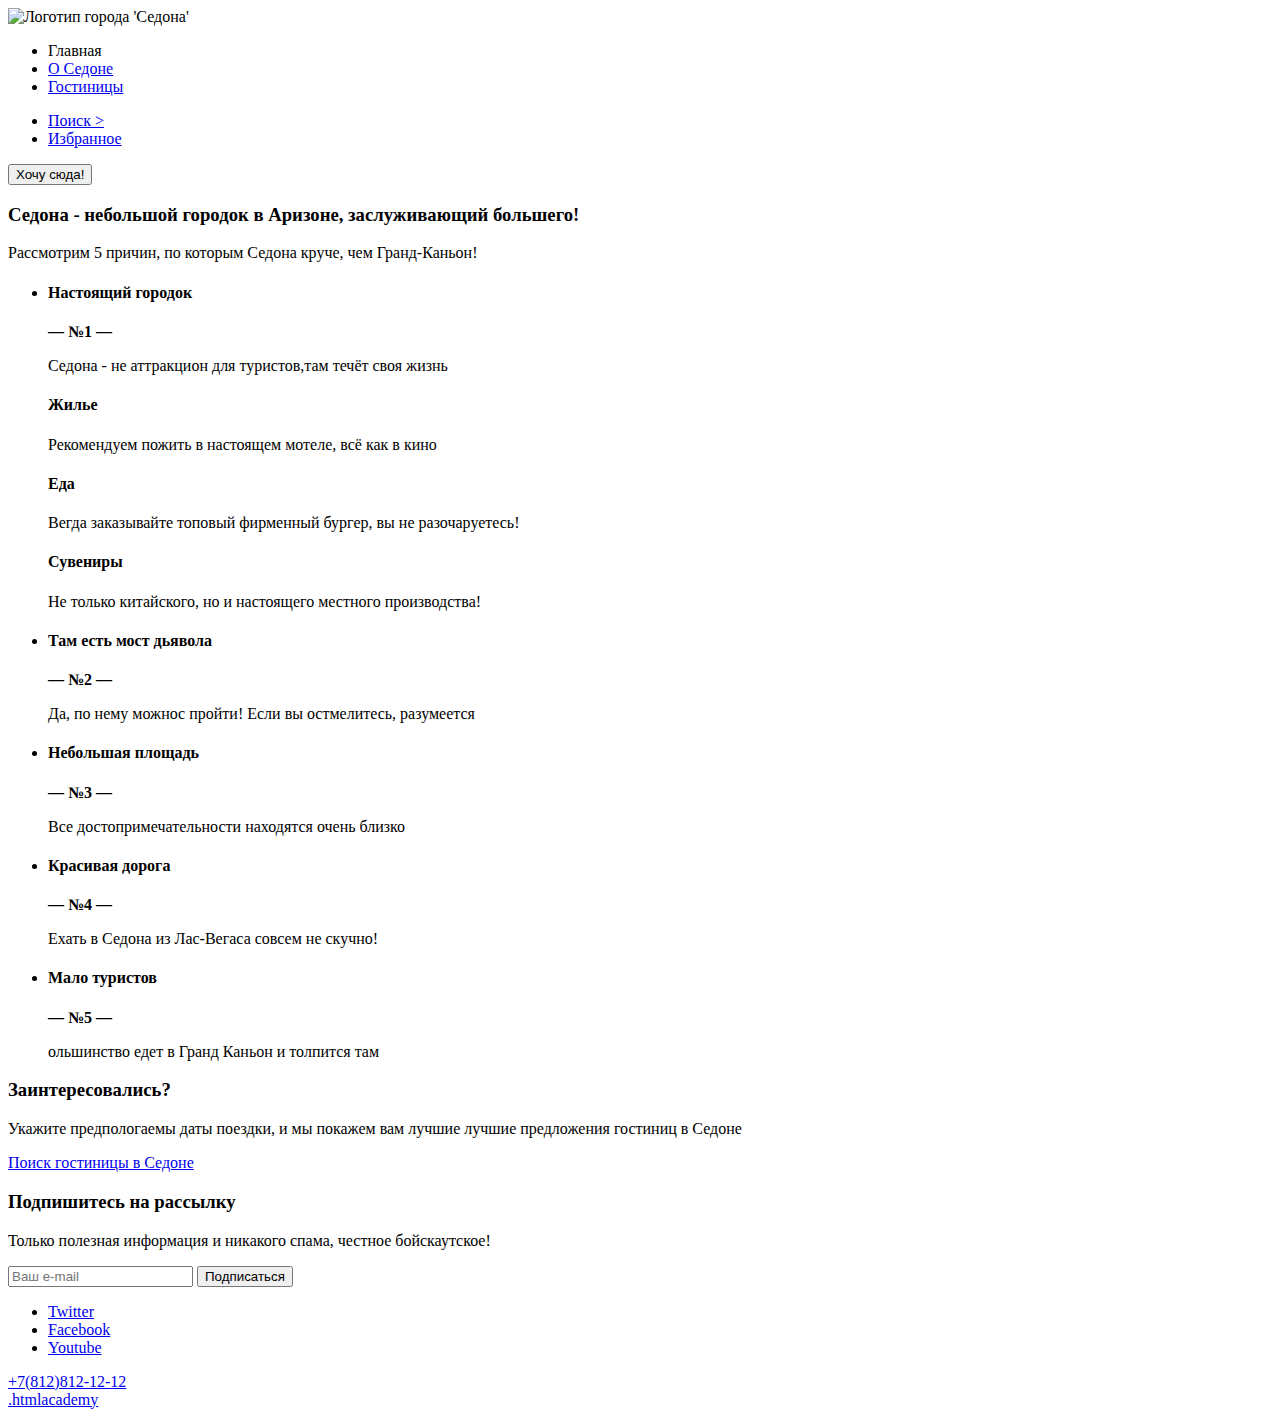
==== index.html @ 92b9e3b3 "Разметка главной страницы" ====
<!DOCTYPE html>
<html lang="ru">
  <head>
    <meta charset="utf-8">
    <title>HTML Academy: Седона</title>
  </head>
  <body>
    <header class="page-header">
      <img class="logo" src="#" alt="Логотип города 'Седона'">
      <nav class="navigation">
        <ul class="navigation-list">
          <li class="navigation-item">
            <a class="navigation-link-current">Главная</a>
          </li>
          <li class="navigation-item">
            <a class="navigation-link" href="about.html">О Седоне</a>
          </li>
          <li class="navigation-item">
            <a class="navigation-link" href="hotels.html">Гостиницы</a>
          </li>
        </ul>
        <ul class="navigation-list navigation-user">
          <li class="navigation-item">
            <a class="navigation-link" href="#">
             <span class="visually-hidden">
               Поиск
             </span>>
            </a>
          </li>
          <li class="navigation-item">
            <a class="navigation-link" href="#">
              <span class="visually-hidden">
                Избранное
              </span>
            </a>
        </ul>
        <button class="button">
          Хочу сюда!
        </button>
      </nav>
    </header>
    <main class="main-index">
      <section class="advantages">
        <h3 class="advantages-header">
          Седона - небольшой городок в Аризоне,
          заслуживающий большего!
        </h3>
        <p class="reasons">
          Рассмотрим 5 причин, по которым Седона круче, чем Гранд-Каньон!
        </p>
        <ul class="advantages-list">
          <li class="advantages-item">
            <h4 class="advantages-header-item">Настоящий городок</h4>
            <b class="order">— №1 —</b>
            <p class="advantages-description">Седона - не аттракцион для туристов,там течёт своя жизнь</p>
            <h4 class="advantages-header-item">Жилье</h4>
            <p class="advantages-description">
              Рекомендуем пожить в настоящем мотеле, всё как в кино
            </p>
            <h4 class="advantages-header-item">Еда</h4>
            <p class="advantages-description">
              Вегда заказывайте топовый фирменный бургер, вы не разочаруетесь!
            </p>
            <h4 class="advantages-header-item">Сувениры</h4>
            <p class="advantages-description">Не только китайского, но и настоящего местного производства!</p>
          </li>
          <li class="advantages-item">
            <h4 class="advantages-header-item">Там есть мост дьявола</h4>
            <b class="order">— №2 —</b>
            <p class="advantages-item">
              Да, по нему можнос пройти! Если вы остмелитесь, разумеется
            </p>
          </li>
          <li class="advantages-item">
            <h4 class="advantages-header-item">Небольшая площадь</h4>
            <b class="order">— №3 —</b>
            <p class="advantages-description">
              Все достопримечательности находятся очень близко
            </p>
          </li>
          <li class="advantages-item">
            <h4 class="advantages-header-item">Красивая дорога</h4>
            <b class="order">— №4 —</b>
            <p class="advantages-description">
              Ехать в Седона из Лас-Вегаса совсем не скучно!
            </p>
          </li>
          <li class="advantages-item">
            <h4 class="advantages-header-item">Мало туристов</h4>
            <b class="order">— №5 —</b>
            <p class="advantages-description">
              ольшинство едет в Гранд Каньон и толпится там
            </p>
          </li>
        </ul>
      </section>

      <section class="search-hotel">
        <h3 class="search">Заинтересовались?</h3>
        <p class="search-text">
          Укажите предпологаемы даты поездки, и мы покажем вам лучшие лучшие предложения гостиниц в Седоне
        </p>
        <a href="hotels.html">Поиск гостиницы в Седоне</a>
      </Section>
      <section class="subscribe">
        <h3 class="subscribe-header">Подпишитесь на рассылку</h3>
        <p class="subscribe-text">
          Только полезная информация и никакого спама, честное бойскаутское!
        </p>
        <form action="subscribe.html" method="post">
          <input type="email" placeholder="Ваш e-mail" id="email">
          <button class="subscribe-button">Подписаться</button>
        </form>
      </section>
    </main>

    <footer class="page-footer">
      <section class="footer-social">
        <ul class="footer-social-list">
          <li class="footer-social-item">
            <a class="button" href="#">
              <span class="visually-hidden">
                Twitter
              </span>
            </a>
          </li>
          <li class="footer-social-item">
            <a class="button" href="#">
              <span class="visually-hidden">
                Facebook
              </span>
            </a>
          </li>
          <li class="footer-social-item">
            <a class="button" href="#">
              <span class="visually-hidden">
                Youtube
              </span>
            </a>
          </li>
        </ul>
      </section>

      <section class="footer-contacs">
        <a href="tel:+7(812)812-12-12">+7(812)812-12-12</a>
      </section>

      <section class="developer">
        <a href="https://htmlacademy.ru/">.htmlacademy</a>
      </section>
    </footer>
  </body>
</html>
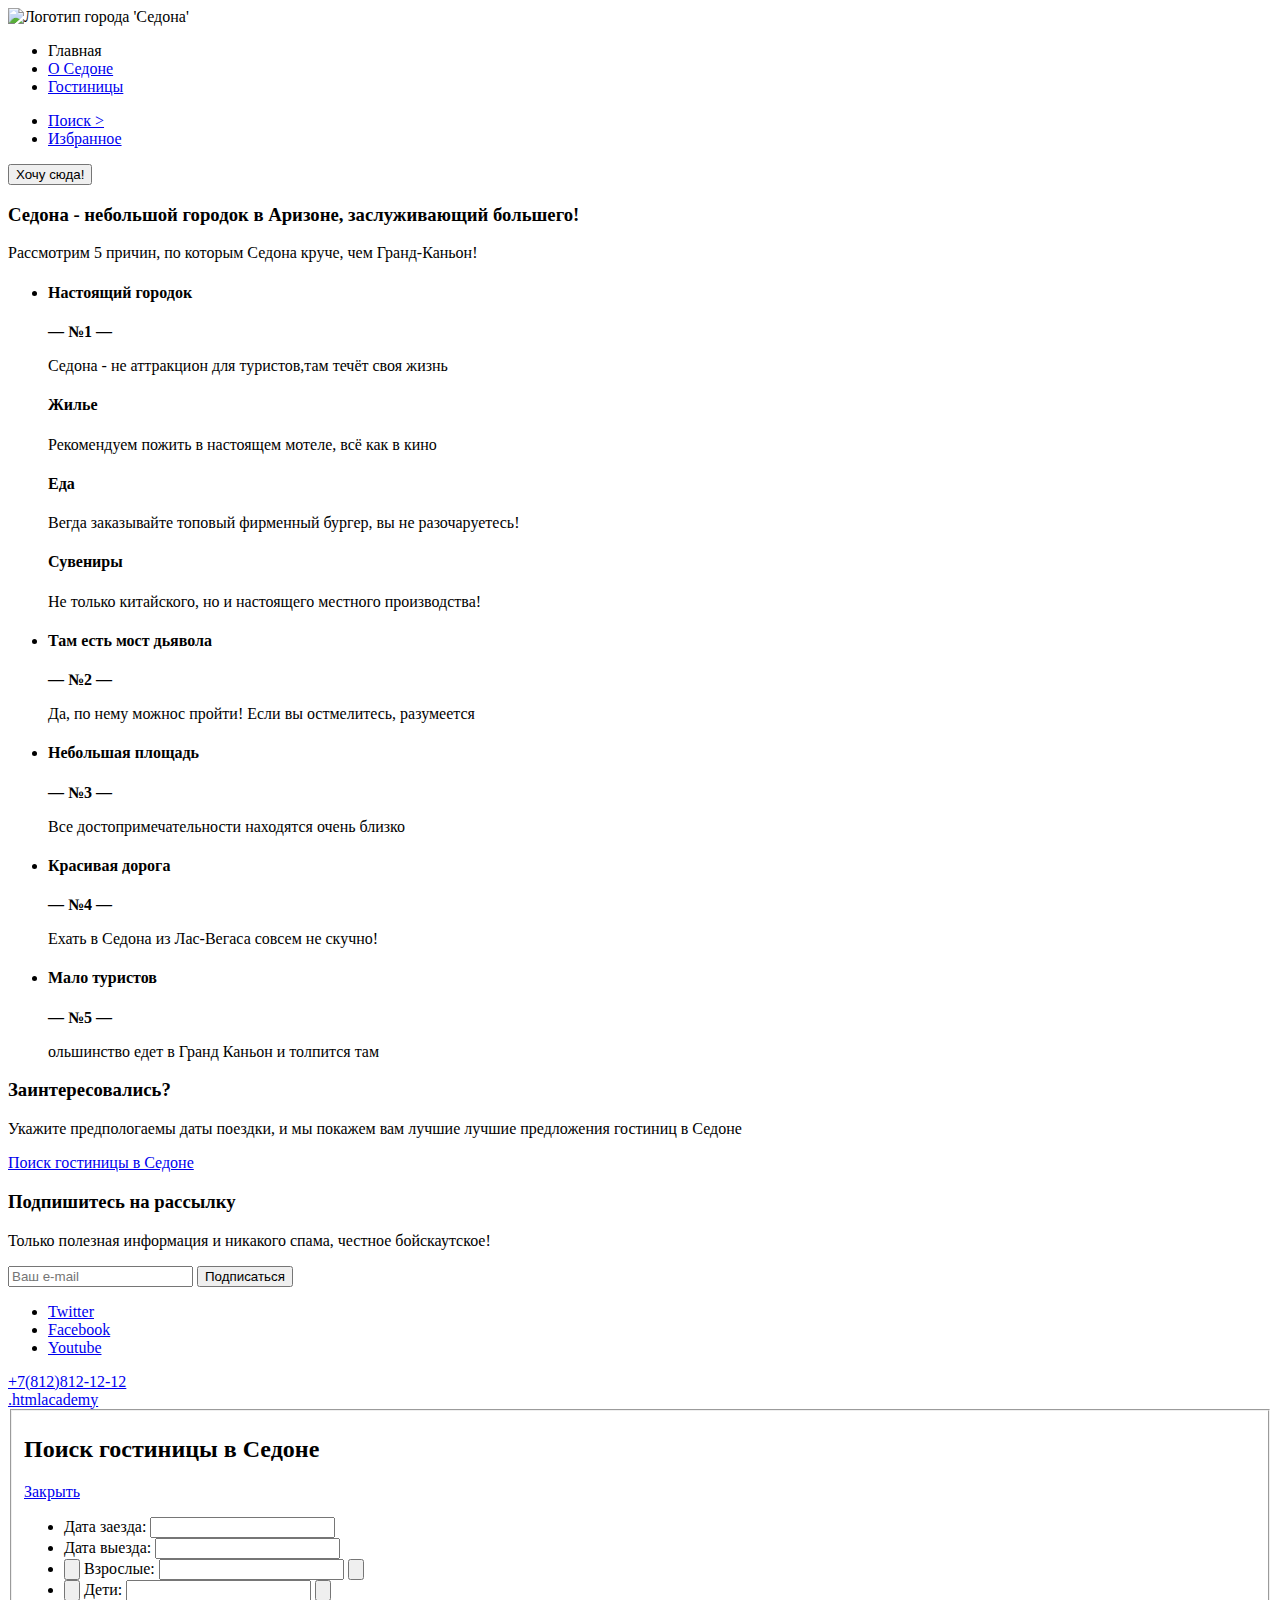
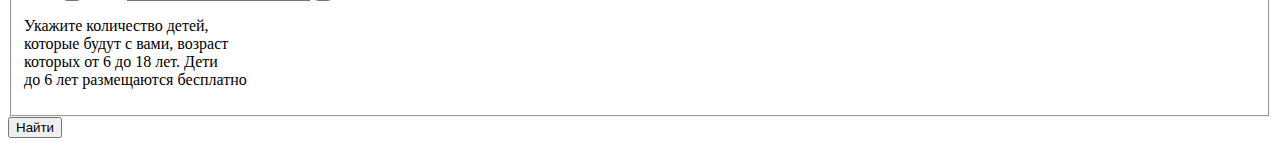
==== commit 4b73617e: "Merge pull request #3 from Reiji1/master" ====
--- a/index.html
+++ b/index.html
@@ -34,7 +34,7 @@
               </span>
             </a>
         </ul>
-        <button class="button">
+        <button class="button" type="button">
           Хочу сюда!
         </button>
       </nav>
@@ -118,21 +118,21 @@
       <section class="footer-social">
         <ul class="footer-social-list">
           <li class="footer-social-item">
-            <a class="button" href="#">
+            <a class="button" href="https://twitter.com/htmlacademy_ru">
               <span class="visually-hidden">
                 Twitter
               </span>
             </a>
           </li>
           <li class="footer-social-item">
-            <a class="button" href="#">
+            <a class="button" href="https://www.facebook.com/htmlacademy">
               <span class="visually-hidden">
                 Facebook
               </span>
             </a>
           </li>
           <li class="footer-social-item">
-            <a class="button" href="#">
+            <a class="button" href="https://wwww.youtube.com/c/HTMLAcademyRUS">
               <span class="visually-hidden">
                 Youtube
               </span>
@@ -142,12 +142,58 @@
       </section>
 
       <section class="footer-contacs">
-        <a href="tel:+7(812)812-12-12">+7(812)812-12-12</a>
+        <a href="tel:+78128121212">+7(812)812-12-12</a>
       </section>
 
       <section class="developer">
         <a href="https://htmlacademy.ru/">.htmlacademy</a>
       </section>
     </footer>
+
+    <section class="search-widget">
+      <fieldset class="search-widget-group">
+        <h2 class="search-widget-title">Поиск гостиницы в Седоне</h2>
+        <a href="#">Закрыть</a>
+        <ul class="search-widget-list">
+          <li class="search-widget-item">
+            <label class="date">
+              Дата заезда:
+              <input class="date-input" type="text">
+            </label>
+          </li>
+          <li class="search-widget-item">
+            <label class="date">
+              Дата выезда:
+              <input class="date-input" type="text">
+            </label>
+          </li>
+          <li class="search-widget-item">
+            <input class="minus" type="button">
+            <label class="number">
+              Взрослые:
+              <input class="number-input" type="text">
+            </label>
+            <input class="minus" type="button">
+          </li>
+          <li class="search-widget-item">
+            <input class="minus" type="button">
+            <label class="number">
+              Дети:
+              <input class="number-input" type="text">
+            </label>
+            <input class="plus" type="button">
+          </li>
+        </ul>
+       <div class="kids-info">
+          <p class="kids-info-text">
+            Укажите количество детей,<br>
+            которые будут с вами, возраст<br>
+            которых от 6 до 18 лет. Дети<br>
+            до 6 лет размещаются бесплатно
+          </p>
+       </div>
+      </fieldset>
+      <button class="search-button" type="submit">Найти</button>
+    </section>
   </body>
 </html>
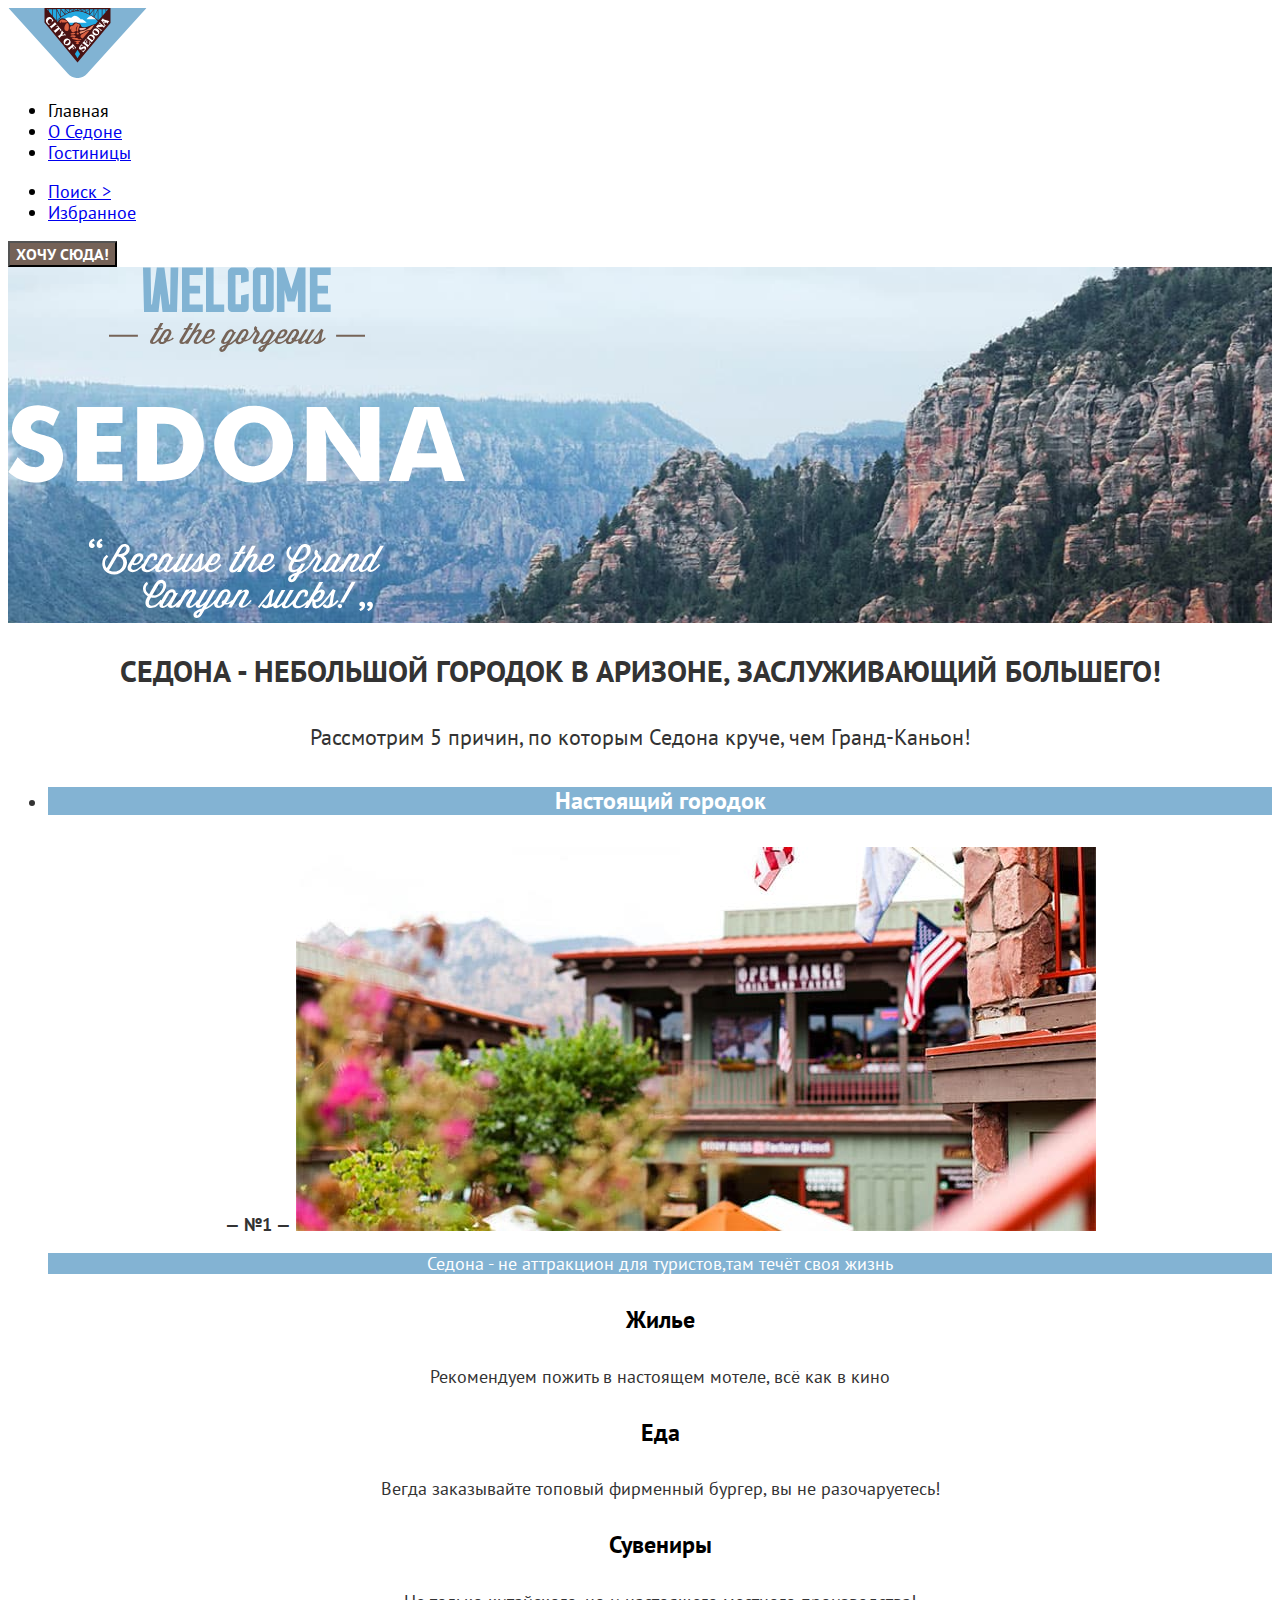
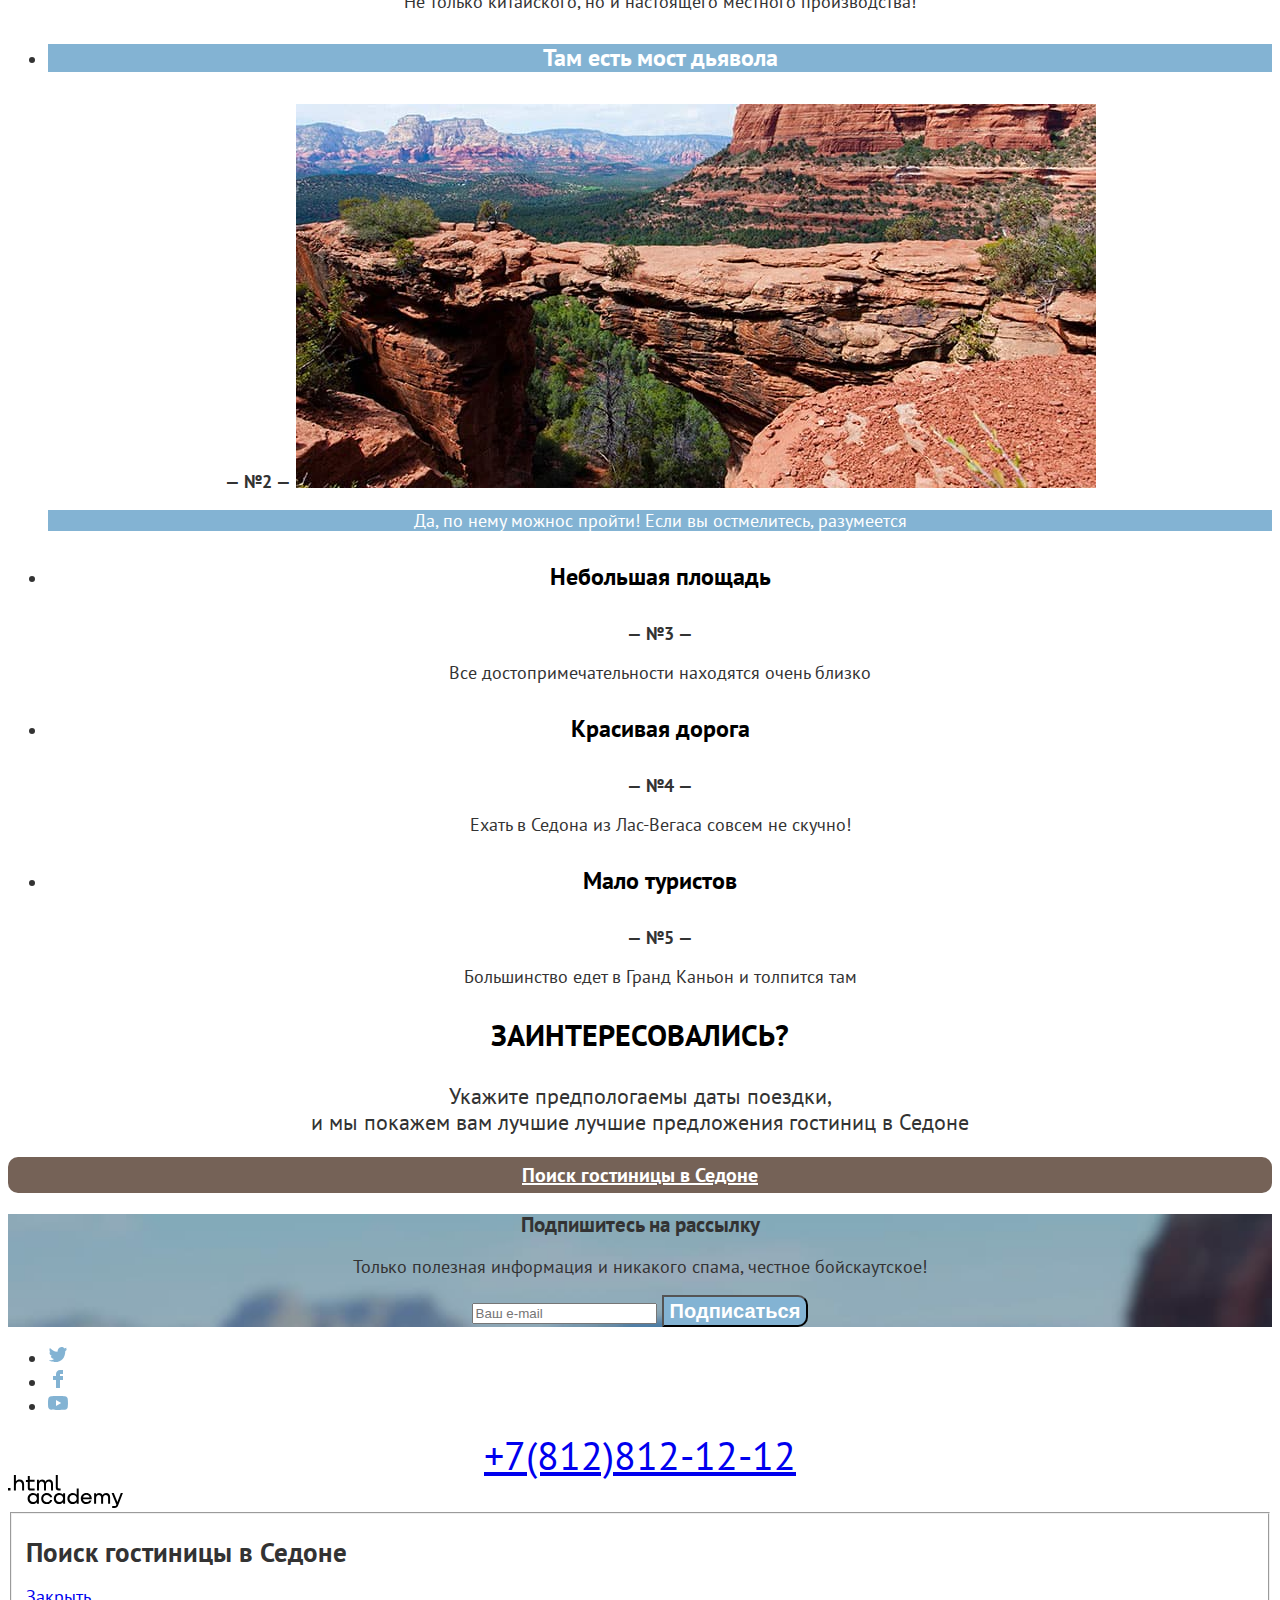
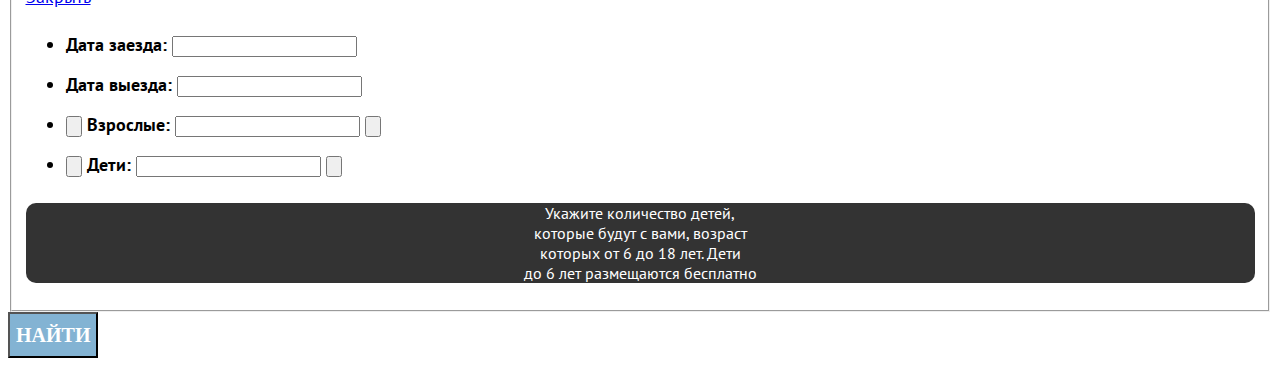
==== commit 36a3bab3: "Графика для всех страниц" ====
--- a/index.html
+++ b/index.html
@@ -3,10 +3,11 @@
   <head>
     <meta charset="utf-8">
     <title>HTML Academy: Седона</title>
+    <link rel="stylesheet" href="styles/styles.css">
   </head>
   <body>
     <header class="page-header">
-      <img class="logo" src="#" alt="Логотип города 'Седона'">
+      <img class="logo" src="images/logo-sedona.svg" width="139" height="70" alt="Логотип города 'Седона'">
       <nav class="navigation">
         <ul class="navigation-list">
           <li class="navigation-item">
@@ -34,25 +35,31 @@
               </span>
             </a>
         </ul>
-        <button class="button" type="button">
+        <button class="button want-button" type="button">
           Хочу сюда!
         </button>
       </nav>
     </header>
     <main class="main-index">
+      <div class="welcome-sedona">
+        <img class="welcome-sedona-text" src="images/welcome-sedona.svg" width="458" height="352" alt="добро пожаловать в Седону">
+      </div>
       <section class="advantages">
-        <h3 class="advantages-header">
-          Седона - небольшой городок в Аризоне,
-          заслуживающий большего!
-        </h3>
-        <p class="reasons">
-          Рассмотрим 5 причин, по которым Седона круче, чем Гранд-Каньон!
-        </p>
+        <div class="advantages-header-columns">
+          <h3 class="advantages-header">
+            Седона - небольшой городок в Аризоне,
+            заслуживающий большего!
+          </h3>
+          <p class="reasons">
+            Рассмотрим 5 причин, по которым Седона круче, чем Гранд-Каньон!
+          </p>
+        </div>
         <ul class="advantages-list">
           <li class="advantages-item">
-            <h4 class="advantages-header-item">Настоящий городок</h4>
+            <h4 class="advantages-header-item-white">Настоящий городок</h4>
             <b class="order">— №1 —</b>
-            <p class="advantages-description">Седона - не аттракцион для туристов,там течёт своя жизнь</p>
+            <img class="advantages-first-image" src="images/city.jpg" width="800" height="384" alt="город Седона">
+            <p class="advantages-description-white">Седона - не аттракцион для туристов,там течёт своя жизнь</p>
             <h4 class="advantages-header-item">Жилье</h4>
             <p class="advantages-description">
               Рекомендуем пожить в настоящем мотеле, всё как в кино
@@ -65,9 +72,10 @@
             <p class="advantages-description">Не только китайского, но и настоящего местного производства!</p>
           </li>
           <li class="advantages-item">
-            <h4 class="advantages-header-item">Там есть мост дьявола</h4>
+            <h4 class="advantages-header-item-white">Там есть мост дьявола</h4>
             <b class="order">— №2 —</b>
-            <p class="advantages-item">
+            <img class="advantages-second-image" src="images/devils-bridge.jpg" width="800" height="384" alt="мост дьявола">
+            <p class="advantages-description-white">
               Да, по нему можнос пройти! Если вы остмелитесь, разумеется
             </p>
           </li>
@@ -89,7 +97,7 @@
             <h4 class="advantages-header-item">Мало туристов</h4>
             <b class="order">— №5 —</b>
             <p class="advantages-description">
-              ольшинство едет в Гранд Каньон и толпится там
+             Большинство едет в Гранд Каньон и толпится там
             </p>
           </li>
         </ul>
@@ -98,10 +106,13 @@
       <section class="search-hotel">
         <h3 class="search">Заинтересовались?</h3>
         <p class="search-text">
-          Укажите предпологаемы даты поездки, и мы покажем вам лучшие лучшие предложения гостиниц в Седоне
+          Укажите предпологаемы даты поездки,<br> и мы покажем вам лучшие лучшие предложения гостиниц в Седоне
         </p>
-        <a href="hotels.html">Поиск гостиницы в Седоне</a>
-      </Section>
+        <div class="search-button-box">
+          <a class="main-search-button" href="hotels.html">Поиск гостиницы в Седоне</a>
+        </div>
+      </section>
+      
       <section class="subscribe">
         <h3 class="subscribe-header">Подпишитесь на рассылку</h3>
         <p class="subscribe-text">
@@ -119,23 +130,18 @@
         <ul class="footer-social-list">
           <li class="footer-social-item">
             <a class="button" href="https://twitter.com/htmlacademy_ru">
-              <span class="visually-hidden">
-                Twitter
-              </span>
+              <img src="images/twitter.svg" alt="твиттер">
+
             </a>
           </li>
           <li class="footer-social-item">
             <a class="button" href="https://www.facebook.com/htmlacademy">
-              <span class="visually-hidden">
-                Facebook
-              </span>
+                <img src="images/facebook.svg" alt="Фейсбук">
             </a>
           </li>
           <li class="footer-social-item">
             <a class="button" href="https://wwww.youtube.com/c/HTMLAcademyRUS">
-              <span class="visually-hidden">
-                Youtube
-              </span>
+              <img src="images/youtube.svg" alt="ютуб">
             </a>
           </li>
         </ul>
@@ -146,7 +152,9 @@
       </section>
 
       <section class="developer">
-        <a href="https://htmlacademy.ru/">.htmlacademy</a>
+        <a href="https://htmlacademy.ru/">
+          <img src="images/htmlacademy.svg" alt="академия">
+        </a>
       </section>
     </footer>
 
@@ -197,3 +205,4 @@
     </section>
   </body>
 </html>
+
--- a/styles/styles.css
+++ b/styles/styles.css
@@ -0,0 +1,348 @@
+@font-face {
+  font-family: "PT-sans";
+  font-style: normal;
+  font-weight: 400;
+  src: url("../fonts/ptsans-400.woff2");
+  font-display: swap;
+}
+
+@font-face {
+  font-family: "PT-sans";
+  font-style: normal;
+  font-weight: 700;
+  src: url("../fonts/ptsans-700.woff2") format("woff2");
+  font-display: swap;
+}
+
+body {
+  font-family: "PT-sans", sans-serif;
+  font-size: 18px;
+  line-height: 21px;
+  color: #333333;
+  background-color: #FFFFFF;
+}
+
+.page-header {
+  color: #000000;
+  background-color: #FFFFFF;
+}
+
+.navigation-link .navigation-link-current{
+  font-family: "PT-sans", sans-serif;
+  font-style: normal;
+  font-weight: 700;
+  font-size: 20px;
+  line-height: 26px;
+  text-align: center;
+  color: #000000;
+  background-color: #FFFFFF;
+  text-decoration: none;
+}
+
+.want-button {
+  font-family: "PT-sans";
+  font-weight: 700;
+  font-style: normal;
+  font-size:16px;
+  line-height: 20px;
+  text-align: center;
+  text-transform: uppercase;
+  color: #FFFFFF;
+  background-color: #756257;
+}
+
+.welcome-sedona {
+  background-image: url("../images/Sedona-background.jpg");
+  background-size: 100% auto;
+  background-repeat: no-repeat;
+}
+
+.advantages-list {
+  text-align: center;
+}
+
+.advantages-header {
+  text-align: center;
+  font-weight: 700;
+  font-size: 30px;
+  line-height: 36px;
+  text-transform: uppercase;
+}
+
+.reasons {
+  text-align: center;
+  font-weight: 400;
+  font-size: 22px;
+  line-height: 36px;
+}
+
+.advantages-header-item-white {
+  font-weight: 700;
+  font-size: 24px;
+  line-height: 28px;
+  color: #FFFFFF;
+  background-color: #83B3D3;
+}
+
+.advantages-header-item {
+  font-weight: 700;
+  font-size: 24px;
+  line-height: 28px;
+  color: #000000;
+}
+
+.advantages-description {
+  font-weight: 400;
+  color: #333333;
+}
+
+.advantages-description-white {
+  font-weight: 400;
+  color: #FFFFFF;
+  background-color: #83B3D3;
+}
+
+.search {
+  text-align: center;
+  font-weight: 700;
+  font-size: 30px;
+  line-height: 36px;
+  text-transform: uppercase;
+  color: #000000;
+}
+
+.search-text {
+  text-align: center;
+  font-weight: 400;
+  font-size: 22px;
+  line-height: 26px;
+  color: #333333;
+}
+
+.search-button-box {
+  background-color: #756257;
+  border-radius: 10px;
+  text-align: center;
+}
+
+.main-search-button {
+  text-align: center;
+  font-family: "PT-sans";
+  font-style: normal;
+  font-weight: 700;
+  font-size: 20px;
+  line-height: 36px;
+  color: #FFFFFF;
+}
+
+.subscribe {
+  background-image: url("../images/footer-background.jpg");
+  background-size: 100% auto;
+  background-repeat: no-repeat;
+  text-align:center;
+}
+
+.subsrcibe-header {
+  font-weight: 700;
+  font-size: 30px;
+  line-height: 36px;
+  text-transform: uppercase;
+  color: #FFFFFF;
+}
+
+.subscribe-button {
+  font-weight: 700;
+  font-size: 20px;
+  line-height: 26px;
+  text-align: center;
+  color: #FFFFFF;
+  background: #83B3D3;
+  border-radius: 0px 10px 10px 0px;
+}
+
+.footer-contacs {
+  font-family: "PT-sans";
+  font-weight: 400;
+  font-style:normal;
+  font-size: 40px;
+  line-height: 40px;
+  text-align: center;
+  text-decoration: none;
+  color: #000000;
+  background-color: #FFFFFF;
+}
+
+.serach-widget-title {
+  font-weight: 700;
+  font-size: 30px;
+  line-height: 40px;
+  color: #000000;
+}
+
+.search-widget-item {
+  font-weight: 700;
+  font-size: 18px;
+  line-height: 40px;
+  color: #000000;
+}
+
+.kids-info {
+  background-color: #333333;
+  border-radius: 10px;
+  text-align: center;
+}
+
+.kids-info-text {
+  font-weight: 400;
+  font-size: 16px;
+  line-height: 20px;
+  color: #FFFFFF;
+}
+
+.search-button {
+  font-family: PT Sans;
+  font-style: normal;
+  font-weight: 700;
+  font-size: 20px;
+  line-height: 40px;
+  display: flex;
+  align-items: center;
+  text-align: center;
+  text-transform: uppercase;
+  color: #FFFFFF;
+  background-color: #83B3D3;
+}
+
+.main-inner {
+  background-image: url("../images/catalog-background.jpg");
+  background-size: 100% auto;
+  background-repeat: no-repeat;
+}
+
+.inner-header-title {
+  font-family: "PT Sans";
+  font-style: normal;
+  font-weight: 700;
+  font-size: 60px;
+  line-height: 78px;
+  color: #FFFFFF;
+}
+
+.pages-link {
+  font-family: "PT Sans";
+  font-style: normal;
+  font-weight: 400;
+  font-size: 16px;
+  line-height: 21px;
+  color: #FFFFFF;
+}
+
+.catalog-filter-title {
+  font-style: normal;
+  font-weight: 700;
+  font-size: 20px;
+  line-height: 26px;
+  color: #FFFFFF;
+}
+
+.catalog-filter-item {
+  font-style: normal;
+  font-weight: 400;
+  font-size: 18px;
+  line-height: 23px;
+  color: #FFFFFF;
+}
+
+.button-submit {
+  font-style: normal;
+  font-weight: 700;
+  font-size: 16px;
+  line-height: 21px;
+  display: flex;
+  align-items: center;
+  text-align: center;
+  text-transform: uppercase;
+  color: #FFFFFF;
+  background-color: #83B3D3;
+}
+
+.button-reset {
+  font-style: normal;
+  font-weight: 400;
+  font-size: 18px;
+  line-height: 23px;
+  text-align: center;
+  color: #FFFFFF;
+}
+
+.found {
+  font-style: normal;
+  font-weight: 700;
+  font-size: 30px;
+  line-height: 39px;
+  text-transform: uppercase;
+  color: #000000;
+}
+
+.hotel-card-title {
+  font-style: normal;
+  font-weight: 700;
+  font-size: 24px;
+  line-height: 31px;
+  color: #000000;
+}
+
+.hotel .product-card-price {
+  font-style: normal;
+  font-weight: 400;
+  font-size: 18px;
+  line-height: 23px;
+  color: #333333;
+}
+
+.product-card-button {
+  font-style: normal;
+  font-weight: 700;
+  font-size: 16px;
+  line-height: 21px;
+  text-align: center;
+  text-transform: uppercase;
+  color: #FFFFFF;
+  background-color: #756257;
+}
+
+.favorite-button {
+  font-style: normal;
+  font-weight: 700;
+  font-size: 16px;
+  line-height: 21px;
+  text-align: center;
+  text-transform: uppercase;
+  color: #FFFFFF;
+  background-color: #83B3D3;
+}
+ .rating {
+  font-style: normal;
+  font-weight: normal;
+  font-size: 16px;
+  line-height: 21px;
+  text-align: center;
+  text-transform: uppercase;
+  color: #333333;
+ }
+
+ .pagination-download-more {
+  font-family: PT Sans;
+  font-style: normal;
+  font-weight: 700;
+  font-size: 20px;
+  line-height: 26px;
+  display: flex;
+  align-items: center;
+  text-align: center;
+  text-transform: uppercase;
+  color: #FFFFFF;
+  background-color: #83B3D3;
+ }
+
+ 
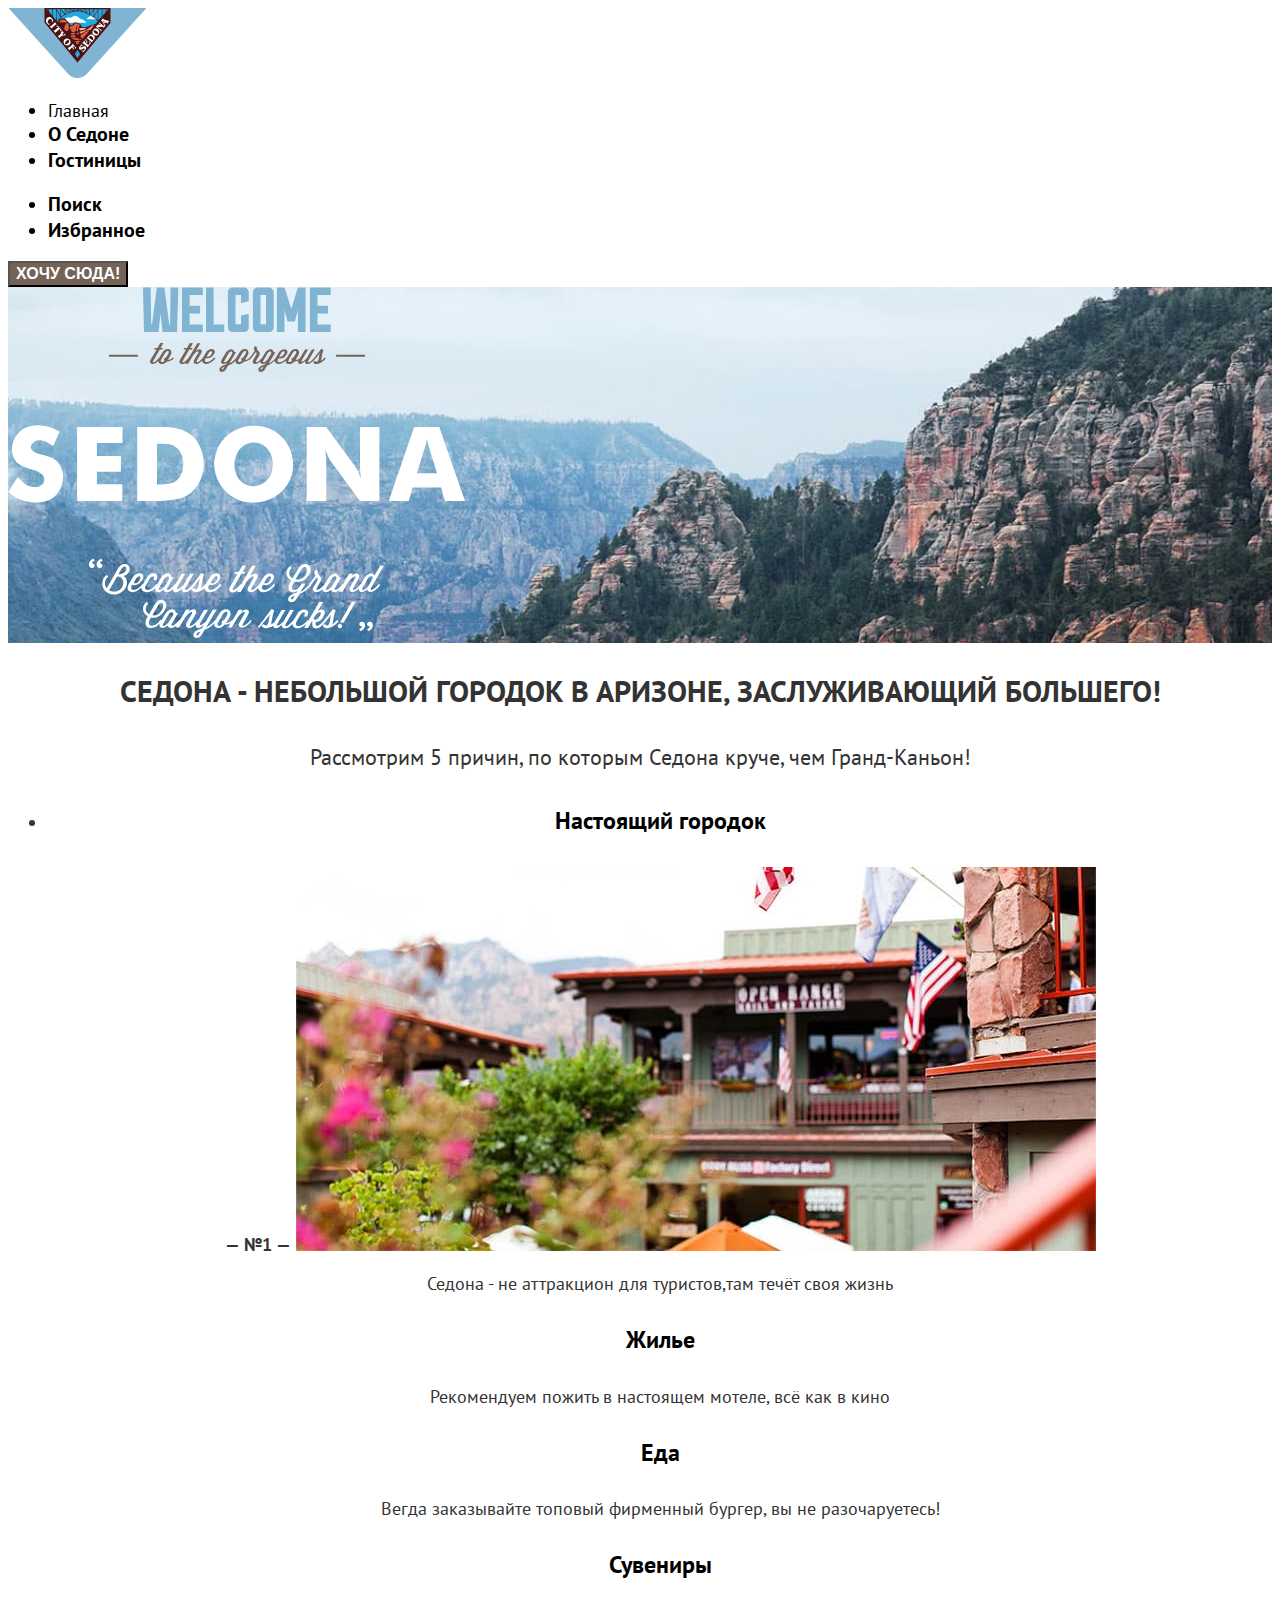
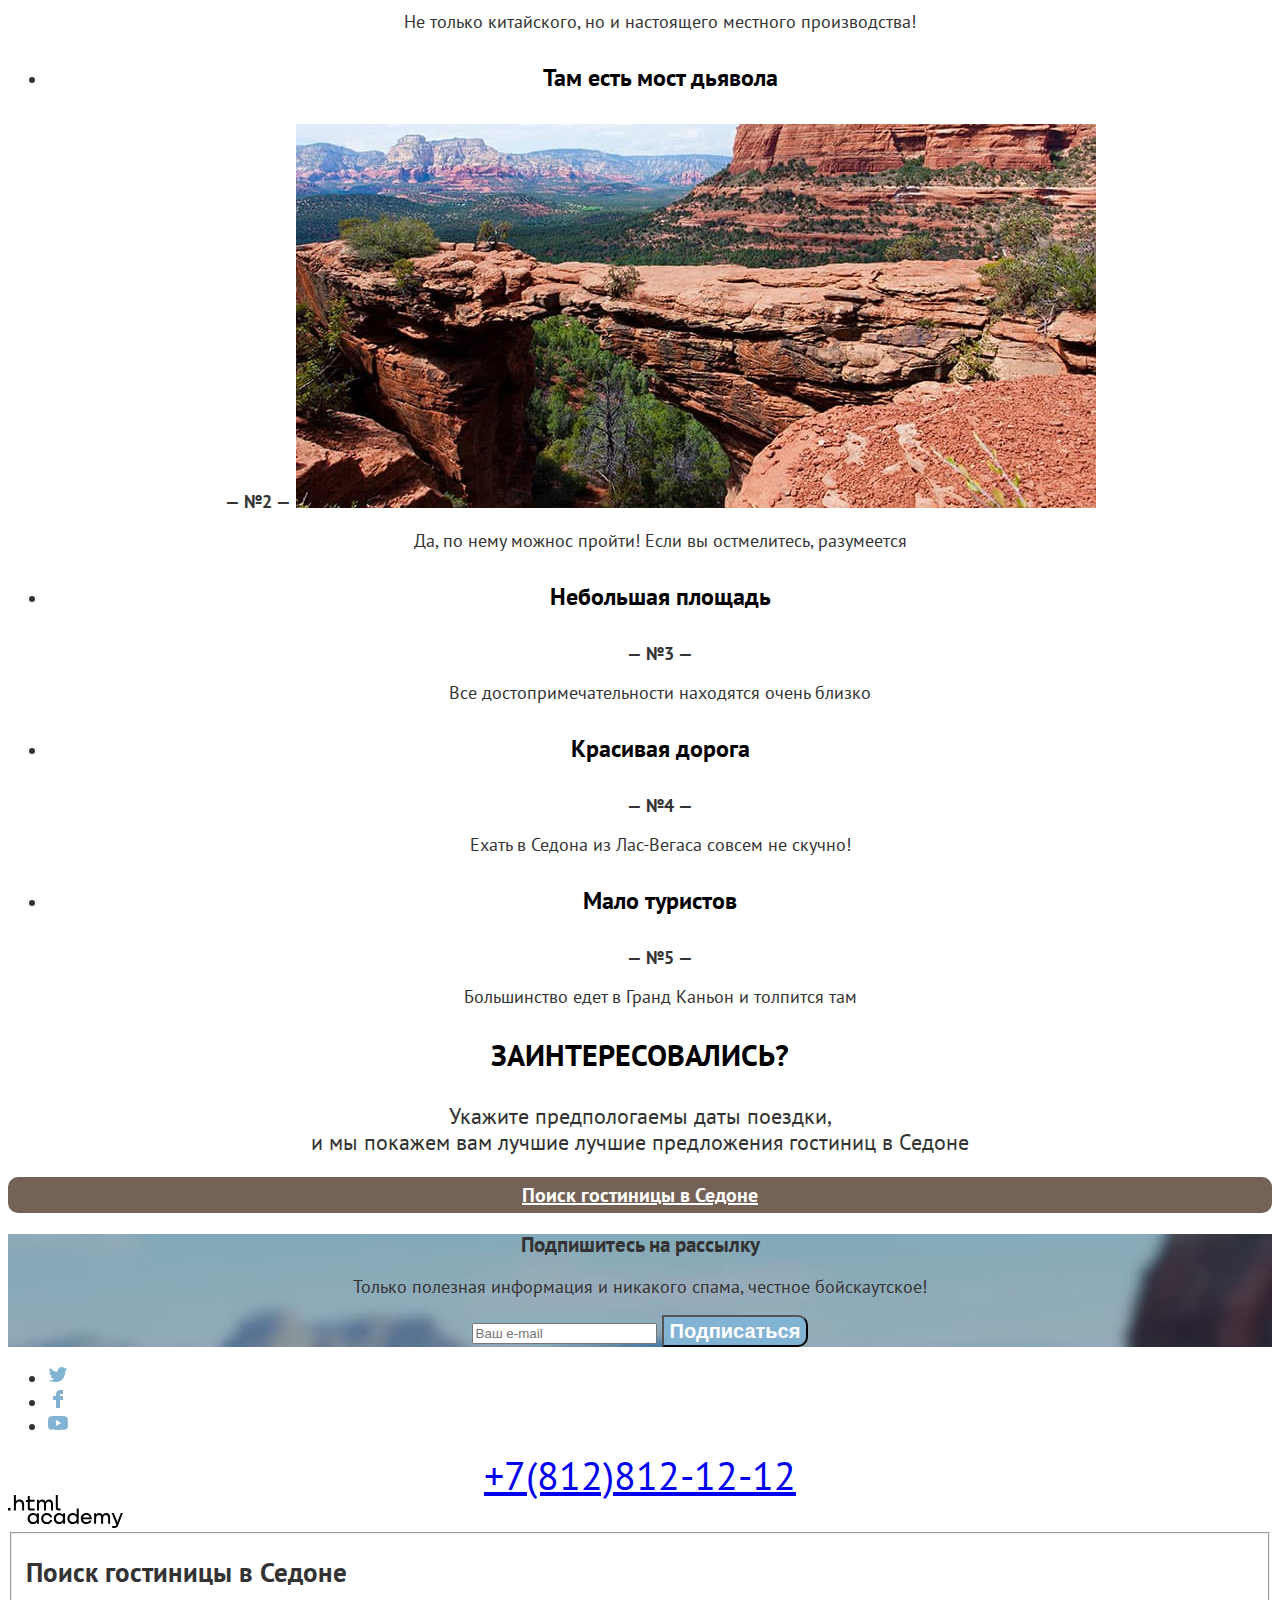
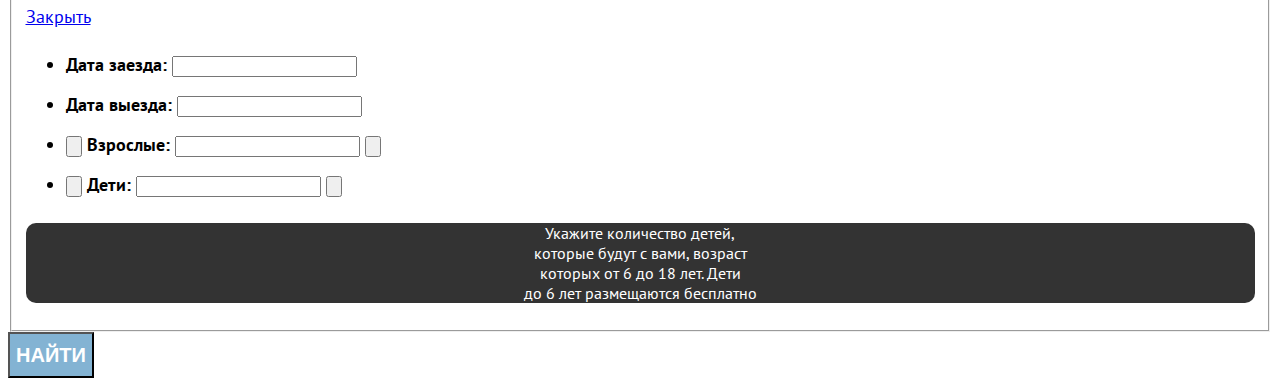
==== commit 399a259b: "графика для всех страниц" ====
--- a/index.html
+++ b/index.html
@@ -25,7 +25,7 @@
             <a class="navigation-link" href="#">
              <span class="visually-hidden">
                Поиск
-             </span>>
+             </span>
             </a>
           </li>
           <li class="navigation-item">
@@ -56,10 +56,10 @@
         </div>
         <ul class="advantages-list">
           <li class="advantages-item">
-            <h4 class="advantages-header-item-white">Настоящий городок</h4>
+            <h4 class="advantages-header-item">Настоящий городок</h4>
             <b class="order">— №1 —</b>
             <img class="advantages-first-image" src="images/city.jpg" width="800" height="384" alt="город Седона">
-            <p class="advantages-description-white">Седона - не аттракцион для туристов,там течёт своя жизнь</p>
+            <p class="advantages-description">Седона - не аттракцион для туристов,там течёт своя жизнь</p>
             <h4 class="advantages-header-item">Жилье</h4>
             <p class="advantages-description">
               Рекомендуем пожить в настоящем мотеле, всё как в кино
@@ -72,10 +72,10 @@
             <p class="advantages-description">Не только китайского, но и настоящего местного производства!</p>
           </li>
           <li class="advantages-item">
-            <h4 class="advantages-header-item-white">Там есть мост дьявола</h4>
+            <h4 class="advantages-header-item">Там есть мост дьявола</h4>
             <b class="order">— №2 —</b>
             <img class="advantages-second-image" src="images/devils-bridge.jpg" width="800" height="384" alt="мост дьявола">
-            <p class="advantages-description-white">
+            <p class="advantages-description">
               Да, по нему можнос пройти! Если вы остмелитесь, разумеется
             </p>
           </li>
@@ -112,7 +112,7 @@
           <a class="main-search-button" href="hotels.html">Поиск гостиницы в Седоне</a>
         </div>
       </section>
-      
+
       <section class="subscribe">
         <h3 class="subscribe-header">Подпишитесь на рассылку</h3>
         <p class="subscribe-text">
--- a/styles/styles.css
+++ b/styles/styles.css
@@ -27,23 +27,18 @@
   background-color: #FFFFFF;
 }
 
-.navigation-link .navigation-link-current{
-  font-family: "PT-sans", sans-serif;
-  font-style: normal;
-  font-weight: 700;
-  font-size: 20px;
-  line-height: 26px;
-  text-align: center;
-  color: #000000;
-  background-color: #FFFFFF;
+.navigation-link {
+  font-weight: 700;
+  font-size: 20px;
+  line-height: 26px;
+  text-align: center;
+  color: #000000;
   text-decoration: none;
 }
 
 .want-button {
-  font-family: "PT-sans";
-  font-weight: 700;
-  font-style: normal;
-  font-size:16px;
+  font-weight: 700;
+  font-size: 16px;
   line-height: 20px;
   text-align: center;
   text-transform: uppercase;
@@ -52,7 +47,7 @@
 }
 
 .welcome-sedona {
-  background-image: url("../images/Sedona-background.jpg");
+  background-image: url("../images/index-bg.jpg");
   background-size: 100% auto;
   background-repeat: no-repeat;
 }
@@ -94,12 +89,6 @@
 .advantages-description {
   font-weight: 400;
   color: #333333;
-}
-
-.advantages-description-white {
-  font-weight: 400;
-  color: #FFFFFF;
-  background-color: #83B3D3;
 }
 
 .search {
@@ -127,8 +116,6 @@
 
 .main-search-button {
   text-align: center;
-  font-family: "PT-sans";
-  font-style: normal;
   font-weight: 700;
   font-size: 20px;
   line-height: 36px;
@@ -136,7 +123,7 @@
 }
 
 .subscribe {
-  background-image: url("../images/footer-background.jpg");
+  background-image: url("../images/footer-bg.jpg");
   background-size: 100% auto;
   background-repeat: no-repeat;
   text-align:center;
@@ -161,13 +148,10 @@
 }
 
 .footer-contacs {
-  font-family: "PT-sans";
-  font-weight: 400;
-  font-style:normal;
+  font-weight: 400;
   font-size: 40px;
   line-height: 40px;
   text-align: center;
-  text-decoration: none;
   color: #000000;
   background-color: #FFFFFF;
 }
@@ -200,8 +184,6 @@
 }
 
 .search-button {
-  font-family: PT Sans;
-  font-style: normal;
   font-weight: 700;
   font-size: 20px;
   line-height: 40px;
@@ -214,14 +196,12 @@
 }
 
 .main-inner {
-  background-image: url("../images/catalog-background.jpg");
+  background-image: url("../images/inner-bg.jpg");
   background-size: 100% auto;
   background-repeat: no-repeat;
 }
 
 .inner-header-title {
-  font-family: "PT Sans";
-  font-style: normal;
   font-weight: 700;
   font-size: 60px;
   line-height: 78px;
@@ -238,7 +218,6 @@
 }
 
 .catalog-filter-title {
-  font-style: normal;
   font-weight: 700;
   font-size: 20px;
   line-height: 26px;
@@ -246,7 +225,6 @@
 }
 
 .catalog-filter-item {
-  font-style: normal;
   font-weight: 400;
   font-size: 18px;
   line-height: 23px;
@@ -254,7 +232,6 @@
 }
 
 .button-submit {
-  font-style: normal;
   font-weight: 700;
   font-size: 16px;
   line-height: 21px;
@@ -267,7 +244,6 @@
 }
 
 .button-reset {
-  font-style: normal;
   font-weight: 400;
   font-size: 18px;
   line-height: 23px;
@@ -276,7 +252,6 @@
 }
 
 .found {
-  font-style: normal;
   font-weight: 700;
   font-size: 30px;
   line-height: 39px;
@@ -285,7 +260,6 @@
 }
 
 .hotel-card-title {
-  font-style: normal;
   font-weight: 700;
   font-size: 24px;
   line-height: 31px;
@@ -293,7 +267,6 @@
 }
 
 .hotel .product-card-price {
-  font-style: normal;
   font-weight: 400;
   font-size: 18px;
   line-height: 23px;
@@ -301,7 +274,6 @@
 }
 
 .product-card-button {
-  font-style: normal;
   font-weight: 700;
   font-size: 16px;
   line-height: 21px;
@@ -312,7 +284,6 @@
 }
 
 .favorite-button {
-  font-style: normal;
   font-weight: 700;
   font-size: 16px;
   line-height: 21px;
@@ -322,8 +293,7 @@
   background-color: #83B3D3;
 }
  .rating {
-  font-style: normal;
-  font-weight: normal;
+  font-weight: 400;
   font-size: 16px;
   line-height: 21px;
   text-align: center;
@@ -332,8 +302,6 @@
  }
 
  .pagination-download-more {
-  font-family: PT Sans;
-  font-style: normal;
   font-weight: 700;
   font-size: 20px;
   line-height: 26px;
@@ -345,4 +313,4 @@
   background-color: #83B3D3;
  }
 
- 
+
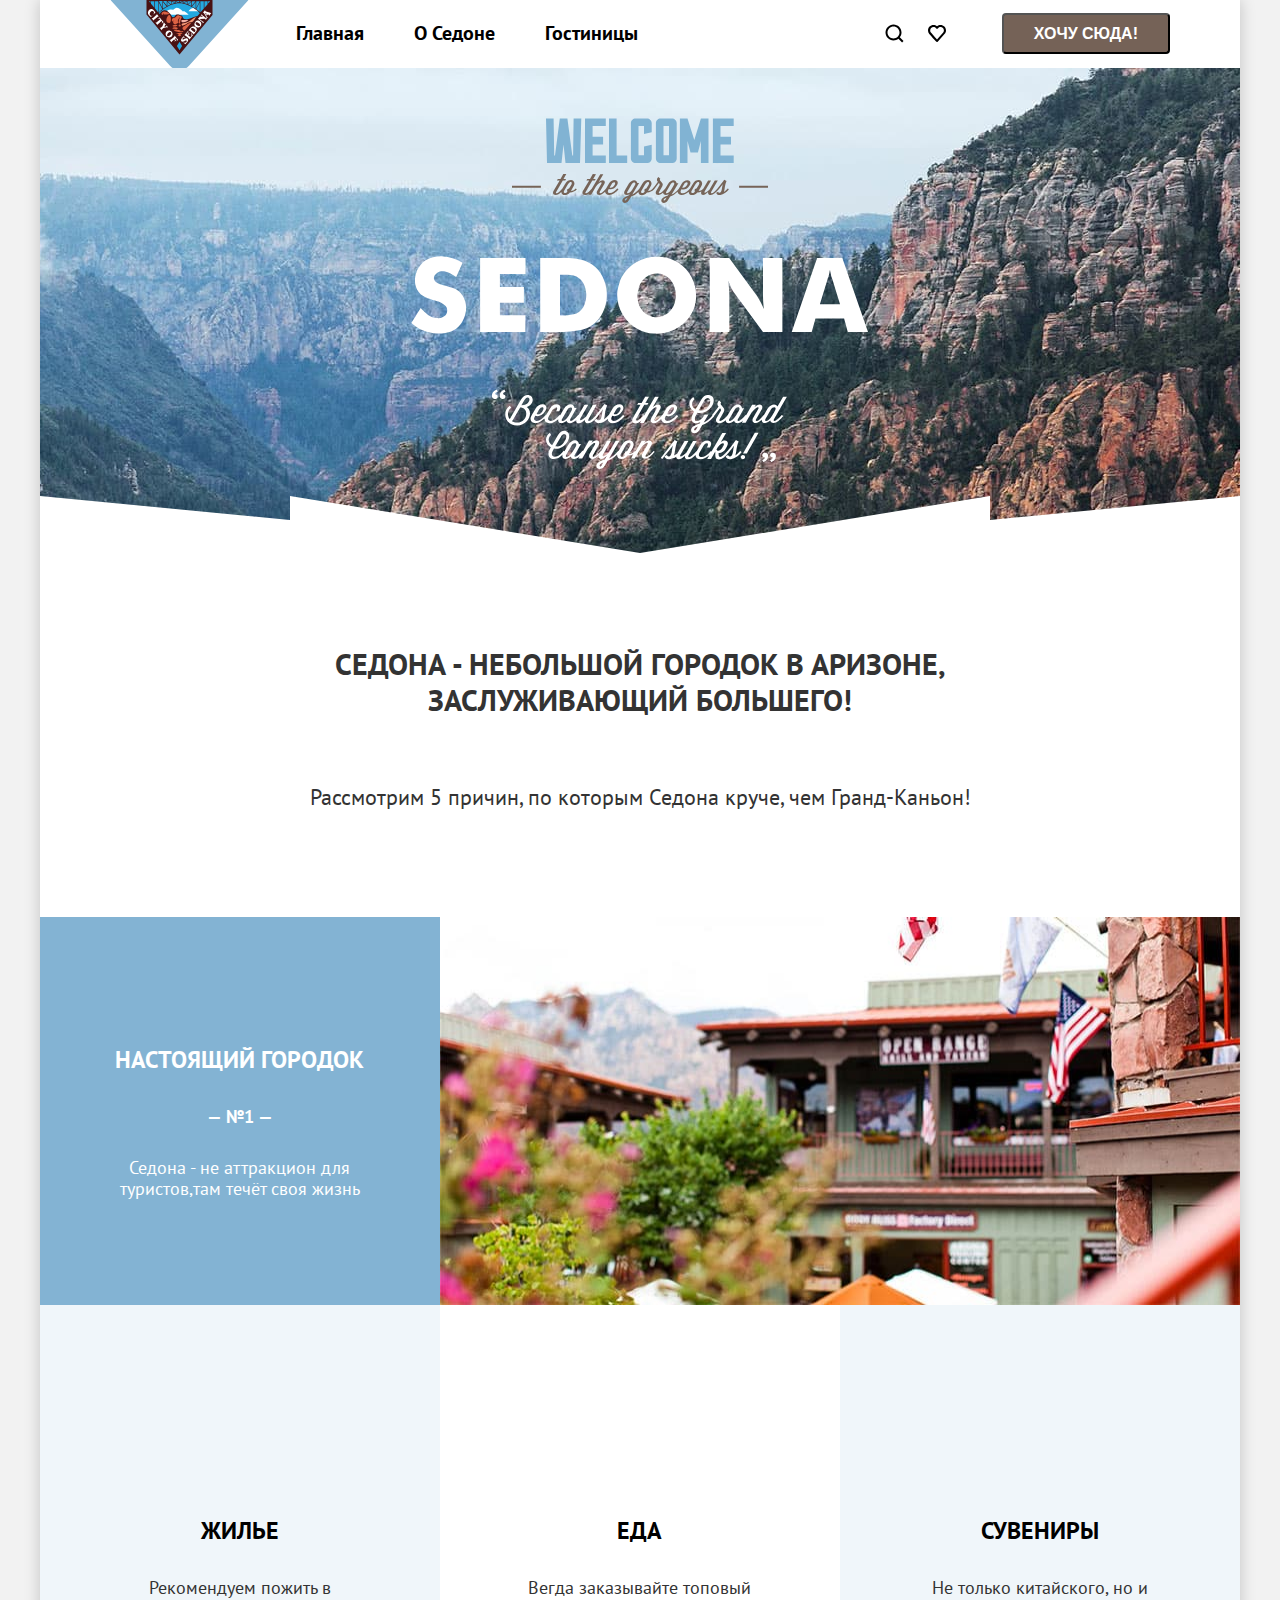
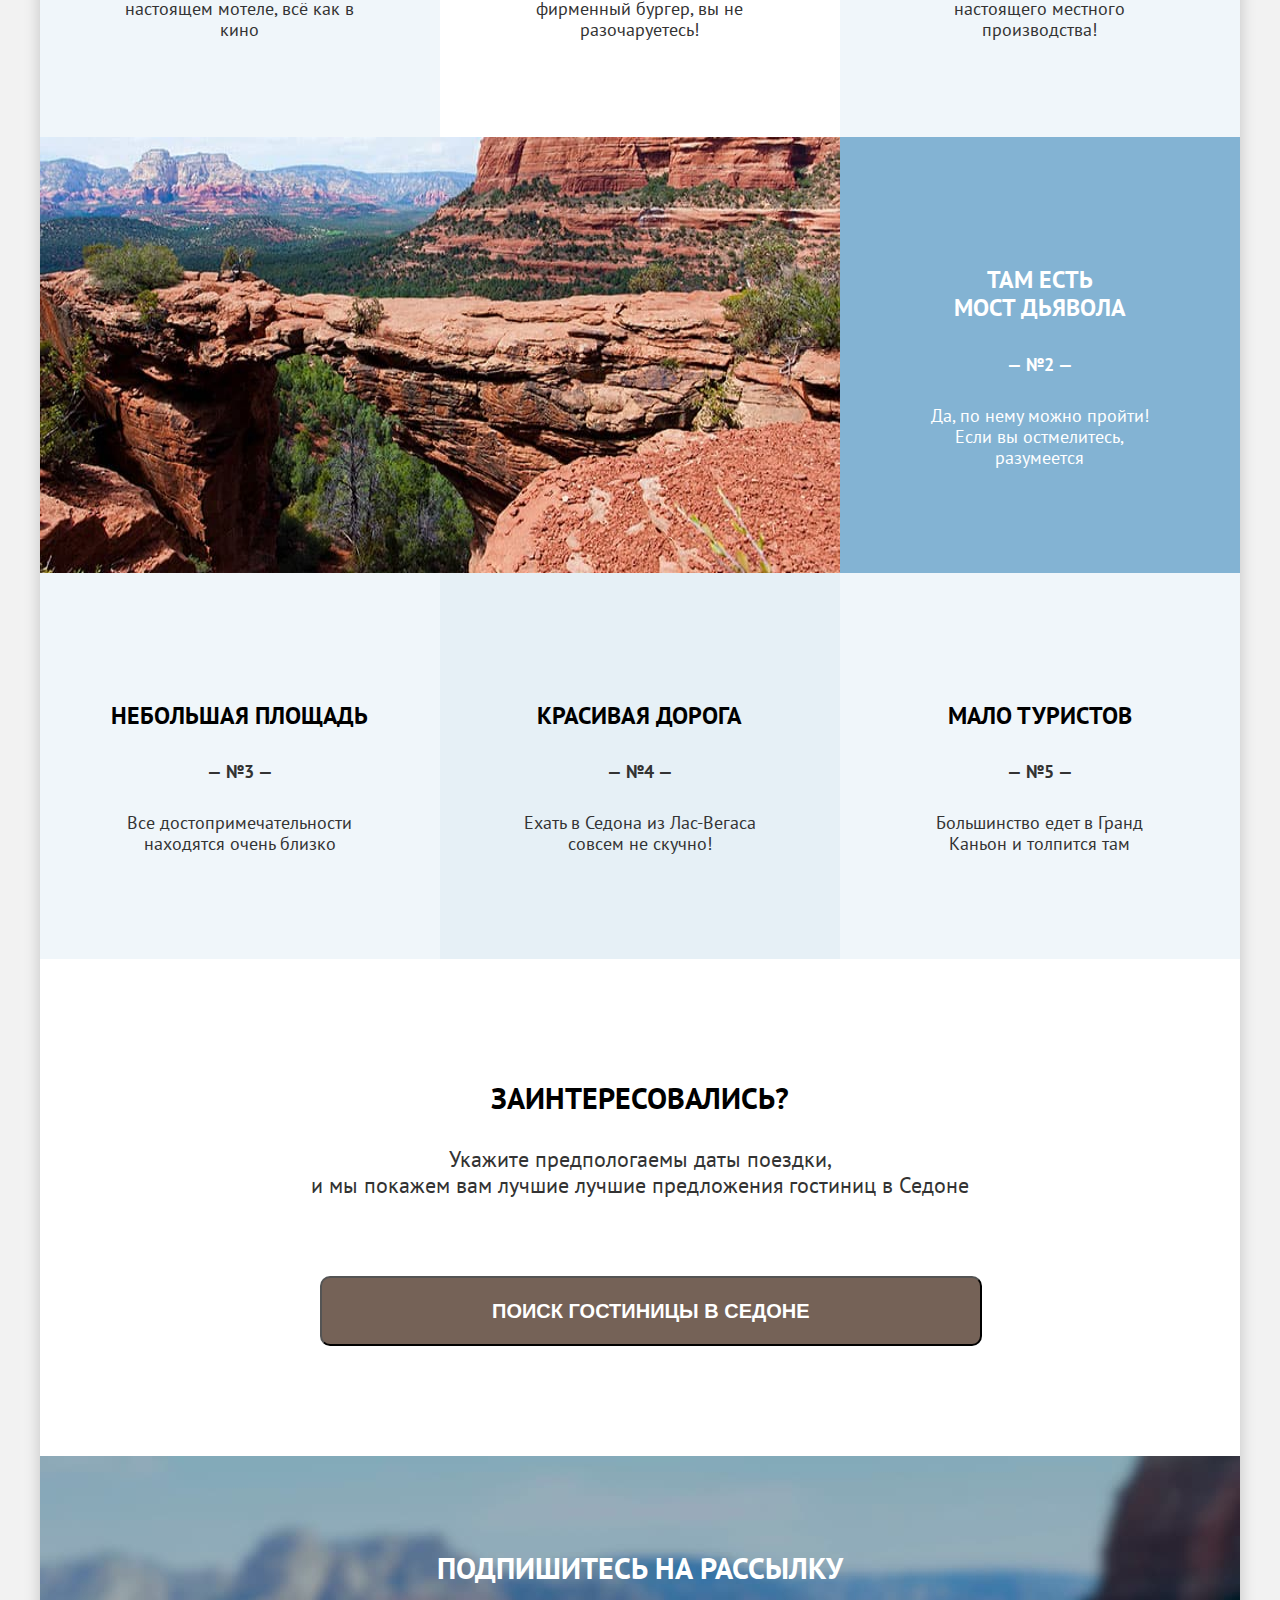
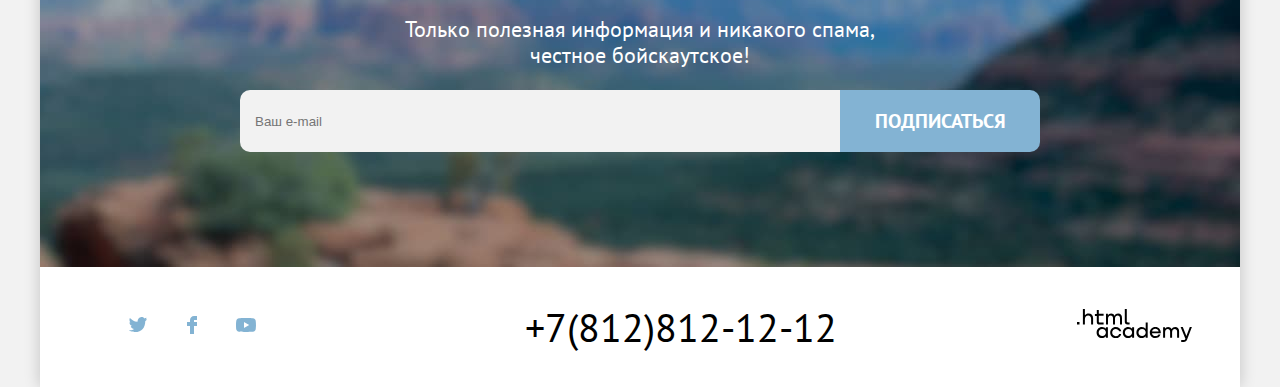
==== commit 75f0b546: "Merge pull request #5 from Reiji1/master" ====
--- a/index.html
+++ b/index.html
@@ -4,205 +4,221 @@
     <meta charset="utf-8">
     <title>HTML Academy: Седона</title>
     <link rel="stylesheet" href="styles/styles.css">
+    <link rel="stylesheet" href="styles/outline.css">
+    <link rel="stylesheet" href="styles/outline-settings.css">
   </head>
   <body>
-    <header class="page-header">
-      <img class="logo" src="images/logo-sedona.svg" width="139" height="70" alt="Логотип города 'Седона'">
-      <nav class="navigation">
-        <ul class="navigation-list">
-          <li class="navigation-item">
-            <a class="navigation-link-current">Главная</a>
-          </li>
-          <li class="navigation-item">
-            <a class="navigation-link" href="about.html">О Седоне</a>
-          </li>
-          <li class="navigation-item">
-            <a class="navigation-link" href="hotels.html">Гостиницы</a>
-          </li>
-        </ul>
-        <ul class="navigation-list navigation-user">
-          <li class="navigation-item">
-            <a class="navigation-link" href="#">
-             <span class="visually-hidden">
-               Поиск
-             </span>
+    <div class="page-container">
+      <header class="page-header">
+        <a class="logo" href="index.html"><img src="images/logo_sedona.svg" width="139" height="70" alt="Логотип города 'Седона'"></a>
+        <nav class="navigation">
+          <ul class="navigation-list clear-list">
+            <li class="navigation-item">
+              <a class="navigation-link navigation-link-current" href="index.html">Главная</a>
+            </li>
+            <li class="navigation-item">
+              <a class="navigation-link" href="about.html">О Седоне</a>
+            </li>
+            <li class="navigation-item">
+              <a class="navigation-link" href="hotels.html">Гостиницы</a>
+            </li>
+          </ul>
+        </nav>
+        <ul class="navigation-user clear-list">
+          <li class="user-item">
+            <a class="user-link open-popup" href="#popup">
+              <img src="images/search.svg" alt="Поиск">
             </a>
           </li>
-          <li class="navigation-item">
-            <a class="navigation-link" href="#">
-              <span class="visually-hidden">
-                Избранное
-              </span>
+          <li class="user-item">
+            <a class="user-link" href="#">
+              <img src="images/heart.svg" alt="Избранное">
             </a>
+            <li class="user-item">
+              <button class="want-button" type="button">
+                Хочу сюда!
+              </button>
+            </li>
         </ul>
-        <button class="button want-button" type="button">
-          Хочу сюда!
-        </button>
-      </nav>
     </header>
-    <main class="main-index">
-      <div class="welcome-sedona">
-        <img class="welcome-sedona-text" src="images/welcome-sedona.svg" width="458" height="352" alt="добро пожаловать в Седону">
-      </div>
-      <section class="advantages">
-        <div class="advantages-header-columns">
-          <h3 class="advantages-header">
-            Седона - небольшой городок в Аризоне,
-            заслуживающий большего!
-          </h3>
-          <p class="reasons">
-            Рассмотрим 5 причин, по которым Седона круче, чем Гранд-Каньон!
-          </p>
+
+    <main class="main-container main-index">
+        <div class="welcome-sedona">
+          <img class="welcome-sedona-text" src="images/welcome_index.svg" alt="добро пожаловать в Седону">
+          <div class="vector-mask">
+            <img src="images/bg-mask.svg" alt="Маска">
+          </div>
         </div>
-        <ul class="advantages-list">
-          <li class="advantages-item">
-            <h4 class="advantages-header-item">Настоящий городок</h4>
-            <b class="order">— №1 —</b>
-            <img class="advantages-first-image" src="images/city.jpg" width="800" height="384" alt="город Седона">
-            <p class="advantages-description">Седона - не аттракцион для туристов,там течёт своя жизнь</p>
-            <h4 class="advantages-header-item">Жилье</h4>
-            <p class="advantages-description">
-              Рекомендуем пожить в настоящем мотеле, всё как в кино
+        <div id="popup" class="popup">
+          <a class="popup-area" href="#"></a>
+          <div class="popup-body">
+            <div class="popup-content">
+              <div class="block-title-cross"><h2>Поиск гостиницы в Седоне</h2><a class="popup-close" href="#">
+                <img src="images/cross.svg" width="13" height="13" alt="Закрыть">
+              </a></div>
+
+			  <div class="form-input-blocks modal-show modal-error">
+            <div class="arrival-date form-input-block">
+              <label for="arrival-input" class="form-label">Дата заезда:</label>
+              <input class="form-input search-filter-item" type="date" id="date">
+            </div>
+            <div class="departure-date form-input-block">
+              <label for="departure-input" class="form-label">Дата выезда:</label>
+              <input class="form-input search-filter-item" type="date" id="date">
+            </div>
+            <div class="amount-people form-input-block">
+              <div class="amount-people-block">
+                <label for="adult" class="form-label amount-form-label">Взрослые:</label>
+                <button type="button" class="amount-people-button input-button-minus" id="amountAdultMinus"><span class="visually-hidden">Уменьшить количество взрослых</span></button>
+                <input type="number" min="1" max="10" name="adult" value="2" id="adult" class="form-input form-input-num">
+                <button type="button" class="amount-people-button input-button-plus" id="amountAdultPlus"><span class="visually-hidden">Увеличить количество взрослых</span></button>
+              </div>
+              <div class="amount-people-block">
+                <label for="children" class="form-label amount-form-label">Дети:</label>
+                <button type="button" class="amount-people-button input-button-minus" id="amountChildrenMinus"><span class="visually-hidden">Уменьшить количество детей</span></button>
+                <input type="number" min="0" max="10" name="children" value="0" id="children" class="form-input form-input-num">
+                <button type="button" class="amount-people-button input-button-plus" id="amountChildrenPlus"><span class="visually-hidden">Увеличить количество детей</span></button>
+              </div>
+            </div>
+            <div class="submit-block">
+              <button type="submit" class="submit-form-button">Найти</button>
+            </div>
+          </div>
+            </div>
+          </div>
+        </div>
+        <section class="advantages">
+          <div class="advantages-header-columns">
+            <h3 class="advantages-header">
+              Седона - небольшой городок в Аризоне,
+              заслуживающий большего!
+            </h3>
+            <p class="reasons">
+              Рассмотрим 5 причин, по которым Седона круче, чем Гранд-Каньон!
             </p>
-            <h4 class="advantages-header-item">Еда</h4>
-            <p class="advantages-description">
-              Вегда заказывайте топовый фирменный бургер, вы не разочаруетесь!
+          </div>
+          <ul class="advantages-list clear-list">
+              <li class="advantages-item first-advantage">
+                <h4 class="advantages-header-item text-color-white">Настоящий городок</h4>
+                <b class="order text-color-white">— №1 —</b>
+                <p class="advantages-description text-color-white">Седона - не аттракцион для туристов,там течёт своя жизнь</p>
+              </li>
+            <li class="advantages-image">
+              <img class="advantages-first-image" src="images/city.jpg" width="800" height="100%" alt="город Седона">
+            </li>
+            <li class="advantages-item-secondary housing">
+              <h4 class="advantages-header-item">Жилье</h4>
+              <p class="advantages-description">
+                Рекомендуем пожить в настоящем мотеле, всё как в кино
+              </p>
+            </li>
+            <li class="advantages-item-secondary">
+              <h4 class="advantages-header-item">Еда</h4>
+              <p class="advantages-description">
+                Вегда заказывайте топовый фирменный бургер, вы не разочаруетесь!
+              </p>
+            </li>
+            <li class="advantages-item-secondary souvenir">
+              <h4 class="advantages-header-item">Сувениры</h4>
+              <p class="advantages-description">
+                Не только китайского, но и настоящего местного производства!
+              </p>
+            </li>
+            <li class="advantages-image">
+              <img src="images/devils_bridge.jpg" width="800" height="100%" alt="мост дьявола">
+            </li>
+            <li class="advantages-item second-advantage">
+              <h4 class="advantages-header-item text-color-white">Там есть <br>мост дьявола</h4>
+              <b class="order text-color-white">— №2 —</b>
+              <p class="advantages-description text-color-white">
+                Да, по нему можно пройти! Если вы остмелитесь, разумеется
+              </p>
+            </li>
+            <li class="advantages-item third-advantage">
+              <h4 class="advantages-header-item">Небольшая площадь</h4>
+              <b class="order">— №3 —</b>
+              <p class="advantages-description">
+                Все достопримечательности находятся очень близко
+              </p>
+            </li>
+            <li class="advantages-item fourth-advantage">
+              <h4 class="advantages-header-item">Красивая дорога</h4>
+              <b class="order">— №4 —</b>
+              <p class="advantages-description">
+                Ехать в Седона из Лас-Вегаса совсем не скучно!
+              </p>
+            </li>
+            <li class="advantages-item fifth-advantage">
+              <h4 class="advantages-header-item">Мало туристов</h4>
+              <b class="order">— №5 —</b>
+              <p class="advantages-description">
+               Большинство едет в Гранд Каньон и толпится там
+              </p>
+            </li>
+          </ul>
+        </section>
+
+        <section class="search-hotel">
+          <div class="search-block">
+            <h3 class="search">Заинтересовались?</h3>
+            <p class="search-text">
+              Укажите предпологаемы даты поездки,<br> и мы покажем вам лучшие лучшие предложения гостиниц в Седоне
             </p>
-            <h4 class="advantages-header-item">Сувениры</h4>
-            <p class="advantages-description">Не только китайского, но и настоящего местного производства!</p>
-          </li>
-          <li class="advantages-item">
-            <h4 class="advantages-header-item">Там есть мост дьявола</h4>
-            <b class="order">— №2 —</b>
-            <img class="advantages-second-image" src="images/devils-bridge.jpg" width="800" height="384" alt="мост дьявола">
-            <p class="advantages-description">
-              Да, по нему можнос пройти! Если вы остмелитесь, разумеется
+            <div class="search-button-box">
+              <a class="main-search-button" href="#popup">
+                <button class="search-button-sedona">Поиск гостиницы в Седоне</button>
+              </a>
+            </div>
+          </div>
+        </section>
+
+        <div class="subscribe-block">
+          <section class="subscribe">
+            <h3 class="subscribe-header">Подпишитесь на рассылку</h3>
+            <p class="subscribe-text">
+              Только полезная информация и никакого спама,<br> честное бойскаутское!
             </p>
-          </li>
-          <li class="advantages-item">
-            <h4 class="advantages-header-item">Небольшая площадь</h4>
-            <b class="order">— №3 —</b>
-            <p class="advantages-description">
-              Все достопримечательности находятся очень близко
-            </p>
-          </li>
-          <li class="advantages-item">
-            <h4 class="advantages-header-item">Красивая дорога</h4>
-            <b class="order">— №4 —</b>
-            <p class="advantages-description">
-              Ехать в Седона из Лас-Вегаса совсем не скучно!
-            </p>
-          </li>
-          <li class="advantages-item">
-            <h4 class="advantages-header-item">Мало туристов</h4>
-            <b class="order">— №5 —</b>
-            <p class="advantages-description">
-             Большинство едет в Гранд Каньон и толпится там
-            </p>
-          </li>
-        </ul>
-      </section>
-
-      <section class="search-hotel">
-        <h3 class="search">Заинтересовались?</h3>
-        <p class="search-text">
-          Укажите предпологаемы даты поездки,<br> и мы покажем вам лучшие лучшие предложения гостиниц в Седоне
-        </p>
-        <div class="search-button-box">
-          <a class="main-search-button" href="hotels.html">Поиск гостиницы в Седоне</a>
+              <form action="subscribe.html" method="post">
+                <input type="email" placeholder="Ваш e-mail" id="email" class="email-box">
+                <button class="subscribe-button button">Подписаться</button>
+              </form>
+          </section>
         </div>
-      </section>
-
-      <section class="subscribe">
-        <h3 class="subscribe-header">Подпишитесь на рассылку</h3>
-        <p class="subscribe-text">
-          Только полезная информация и никакого спама, честное бойскаутское!
-        </p>
-        <form action="subscribe.html" method="post">
-          <input type="email" placeholder="Ваш e-mail" id="email">
-          <button class="subscribe-button">Подписаться</button>
-        </form>
-      </section>
     </main>
 
     <footer class="page-footer">
-      <section class="footer-social">
-        <ul class="footer-social-list">
-          <li class="footer-social-item">
-            <a class="button" href="https://twitter.com/htmlacademy_ru">
-              <img src="images/twitter.svg" alt="твиттер">
-
-            </a>
-          </li>
-          <li class="footer-social-item">
-            <a class="button" href="https://www.facebook.com/htmlacademy">
-                <img src="images/facebook.svg" alt="Фейсбук">
-            </a>
-          </li>
-          <li class="footer-social-item">
-            <a class="button" href="https://wwww.youtube.com/c/HTMLAcademyRUS">
-              <img src="images/youtube.svg" alt="ютуб">
-            </a>
-          </li>
-        </ul>
-      </section>
-
-      <section class="footer-contacs">
-        <a href="tel:+78128121212">+7(812)812-12-12</a>
-      </section>
-
-      <section class="developer">
-        <a href="https://htmlacademy.ru/">
-          <img src="images/htmlacademy.svg" alt="академия">
-        </a>
-      </section>
+        <section class="footer-social">
+          <ul class="footer-social-list">
+            <li class="footer-social-item">
+              <a class="social-button" href="https://twitter.com/htmlacademy_ru">
+                <img src="images/twitter.svg" alt="твиттер">
+              </a>
+            </li>
+            <li class="footer-social-item">
+              <a class="social-button" href="https://www.facebook.com/htmlacademy">
+                  <img src="images/facebook.svg" alt="Фейсбук">
+              </a>
+            </li>
+            <li class="footer-social-item">
+              <a class="social-button" href="https://wwww.youtube.com/c/HTMLAcademyRUS">
+                <img src="images/youtube.svg" alt="ютуб">
+              </a>
+            </li>
+          </ul>
+        </section>
+
+        <section class="footer-contacts">
+          <a class="contacts" href="tel:+78128121212">+7(812)812-12-12</a>
+        </section>
+
+        <section class="developer">
+          <a class="html-academy" href="https://htmlacademy.ru/">
+            <img src="images/htmlacademy.svg" alt="академия">
+          </a>
+        </section>
     </footer>
-
-    <section class="search-widget">
-      <fieldset class="search-widget-group">
-        <h2 class="search-widget-title">Поиск гостиницы в Седоне</h2>
-        <a href="#">Закрыть</a>
-        <ul class="search-widget-list">
-          <li class="search-widget-item">
-            <label class="date">
-              Дата заезда:
-              <input class="date-input" type="text">
-            </label>
-          </li>
-          <li class="search-widget-item">
-            <label class="date">
-              Дата выезда:
-              <input class="date-input" type="text">
-            </label>
-          </li>
-          <li class="search-widget-item">
-            <input class="minus" type="button">
-            <label class="number">
-              Взрослые:
-              <input class="number-input" type="text">
-            </label>
-            <input class="minus" type="button">
-          </li>
-          <li class="search-widget-item">
-            <input class="minus" type="button">
-            <label class="number">
-              Дети:
-              <input class="number-input" type="text">
-            </label>
-            <input class="plus" type="button">
-          </li>
-        </ul>
-       <div class="kids-info">
-          <p class="kids-info-text">
-            Укажите количество детей,<br>
-            которые будут с вами, возраст<br>
-            которых от 6 до 18 лет. Дети<br>
-            до 6 лет размещаются бесплатно
-          </p>
-       </div>
-      </fieldset>
-      <button class="search-button" type="submit">Найти</button>
-    </section>
+    </div>
+  <script src="script.js"></script>
   </body>
 </html>
 
--- a/styles/styles.css
+++ b/styles/styles.css
@@ -14,17 +14,103 @@
   font-display: swap;
 }
 
+html {
+  height: 100%;
+}
+
 body {
-  font-family: "PT-sans", sans-serif;
+  margin: 0;
+  display: flex;
+  flex-direction: column;
+  min-height: 100%;
+  font-family: "PT-sans", "Arial", sans-serif;
   font-size: 18px;
   line-height: 21px;
   color: #333333;
+  background-color: #F2F2F2;
+}
+
+.button {
+  display: block;
+  color: #FFFFFF;
+  font-family: inherit;
+  font-weight: 700;
+  font-size: 16px;
+  text-transform: uppercase;
+  border-radius: 4px;
+  padding: 9px 22px;
+  background-color: #83B3D3;
+  text-decoration: none;
+  border: none;
+  outline: none;
+  box-sizing: border-box;
+  text-align: center;
+  border: 3px solid transparent;
+}
+
+.border:hover {
+  background-color: #68A2CA;
+}
+
+.button:active {
+  background-color: #68A2CA;
+  color: rgba(255, 255, 255, 0.3);
+}
+
+.button:focus {
+  background: #68A2CA;
+  border-color: #756257;
+  border-radius: 10px;
+}
+
+.clear-list {
+  margin: 0;
+  padding: 0;
+  list-style-type: none;
+}
+
+.page-container {
+  display: flex;
+  flex-direction: column;
+  flex-grow: 1;
+  width: 1200px;
+  margin: 0 auto;
   background-color: #FFFFFF;
+  box-shadow: 0px 0px 15px rgba(0, 0, 0, 0.2);
 }
 
 .page-header {
-  color: #000000;
-  background-color: #FFFFFF;
+  display: flex;
+  padding: 0 70px;
+  margin-bottom: -6px;
+}
+
+.logo {
+  display: block;
+  margin-right: 47px;
+}
+
+.navigation {
+  padding-top: 20px;
+  padding-left: auto;
+  display: flex;
+  flex-grow: 1;
+}
+
+.navigation-list {
+  display: flex;
+  list-style-type: none;
+  flex-wrap: wrap;
+}
+
+.navigation-user {
+  margin-left: auto;
+  display: flex;
+  list-style-type: none;
+}
+
+.navigation-item {
+  margin-right: 50px;
 }
 
 .navigation-link {
@@ -36,7 +122,28 @@
   text-decoration: none;
 }
 
+.navigation-link:hover {
+  color: #756257;
+}
+
+.navigation-link:focus {
+  color: #000000;
+}
+
+.navigation-link:active {
+  color: rgba(117, 98, 87, 0.3);
+}
+
+.user-link {
+  display: block;
+  color: #000000;
+  padding-top: 23px;
+  padding-right: 23px;
+}
+
 .want-button {
+  margin-top: 20px;
+  margin-left: 32px;
   font-weight: 700;
   font-size: 16px;
   line-height: 20px;
@@ -44,24 +151,129 @@
   text-transform: uppercase;
   color: #FFFFFF;
   background-color: #756257;
+  border-radius: 4px;
+  padding-top: 9px;
+  padding-right: 30px;
+  padding-bottom: 8px;
+  padding-left: 30px;
+  margin-top: 13px;
+}
+
+.want-button:hover {
+  background: #615048;
+  border-radius: 4px;
+}
+
+.want-button:focus {
+  background: #615048;
+  border: 3px solid #83B3D3;
+  border-radius: 4px;
+}
+
+.want-button:active {
+  background: #615048;
+  border-radius: 4px;
+  color: rgba(255, 255, 255, 0.3);
 }
 
 .welcome-sedona {
-  background-image: url("../images/index-bg.jpg");
+  background-image: url("../images/index_bg.jpg");
   background-size: 100% auto;
   background-repeat: no-repeat;
-}
-
-.advantages-list {
-  text-align: center;
+  padding-top: 50px;
+  padding-bottom: 83px;
+}
+
+.welcome-sedona-text {
+  margin: 0 auto;
+  display: block;
+}
+
+.vector-mask {
+  position: absolute;
+  display: block;
+  padding-top: 26px;
+}
+
+.main-container {
+  flex-grow: 1;
 }
 
 .advantages-header {
+  padding-top: 63px;
+  padding-right: 240px;
+  padding-left: 240px;
   text-align: center;
   font-weight: 700;
   font-size: 30px;
   line-height: 36px;
   text-transform: uppercase;
+}
+
+.reasons {
+  padding-top: 31px;
+  padding-right: 240px;
+  padding-bottom: 80px;
+  padding-left: 240px;
+}
+
+.advantages-list {
+  display: flex;
+  flex-wrap: wrap;
+  list-style-type: none;
+}
+
+.advantages-header-item {
+  text-transform: uppercase;
+}
+
+.advantages-item {
+  width: 33.3333%;
+  display: block;
+  text-align: center;
+  padding-top: 97px;
+  padding-bottom: 87px;
+}
+
+.advantages-item-secondary {
+  width: 33.3333%;
+  display: block;
+  text-align: center;
+  padding-top: 180px;
+  padding-bottom: 79px;
+}
+
+.order {
+  display: block;
+  margin-bottom: 30px;
+}
+
+.first-advantage {
+  background-color: #83B3D3;
+}
+
+.housing {
+  background-color: rgba(131, 179, 211, 0.12);
+}
+
+.souvenir {
+  background-color: rgba(131, 179, 211, 0.12);
+}
+
+.second-advantage {
+  background-color: #83B3D3;
+}
+
+.third-advantage {
+  background-color: rgba(131, 179, 211, 0.12);
+}
+
+.fourth-advantage {
+  background-color: rgba(131, 179, 211, 0.20);
+}
+
+.fifth-advantage {
+  background-color: rgba(131, 179, 211, 0.12);
 }
 
 .reasons {
@@ -71,6 +283,7 @@
   line-height: 36px;
 }
 
+
 .advantages-header-item-white {
   font-weight: 700;
   font-size: 24px;
@@ -89,9 +302,16 @@
 .advantages-description {
   font-weight: 400;
   color: #333333;
+  display: block;
+  padding: 0 77px;
+}
+
+.text-color-white {
+  color: #FFFFFF;
 }
 
 .search {
+  padding-top: 91px;
   text-align: center;
   font-weight: 700;
   font-size: 30px;
@@ -101,6 +321,7 @@
 }
 
 .search-text {
+  padding-bottom: 56px;
   text-align: center;
   font-weight: 400;
   font-size: 22px;
@@ -108,28 +329,59 @@
   color: #333333;
 }
 
-.search-button-box {
-  background-color: #756257;
-  border-radius: 10px;
-  text-align: center;
-}
-
-.main-search-button {
-  text-align: center;
-  font-weight: 700;
-  font-size: 20px;
-  line-height: 36px;
-  color: #FFFFFF;
-}
-
 .subscribe {
-  background-image: url("../images/footer-bg.jpg");
+  height: 411px;
+  background-image: url("../images/footer_bg.jpg");
   background-size: 100% auto;
   background-repeat: no-repeat;
   text-align:center;
 }
 
-.subsrcibe-header {
+.main-search-button {
+  text-decoration: none;
+}
+
+.search-button-sedona {
+  font-weight: 700;
+  font-size: 20px;
+  line-height: 36px;
+  padding: 15px 170px;
+  border-radius: 10px;
+  color: #FFFFFF;
+  background-color: #756257;
+  text-transform: uppercase;
+}
+
+.search-button-sedona:hover {
+  background: #615048;
+  border-radius: 10px;
+}
+
+.search-button-sedona:focus {
+  background: #615048;
+  border: 3px solid #83B3D3;
+  box-sizing: border-box;
+  border-radius: 10px;
+}
+
+.search-button-sedona:active {
+  background: #615048;
+  border-radius: 10px;
+  color: #ffffffa3;
+}
+
+.search-button-box {
+  padding-bottom: 80px;
+  padding-left: 280px;
+}
+
+.subscribe-inner {
+  height: 411px;
+  text-align: center;
+}
+
+.subscribe-header {
+  padding-top: 94px;
   font-weight: 700;
   font-size: 30px;
   line-height: 36px;
@@ -137,57 +389,133 @@
   color: #FFFFFF;
 }
 
+form {
+  width: 800px;
+  display: flex;
+  margin: 0 auto;
+
+}
+
+.inner-subscribe-header {
+  padding-top: 94px;
+  font-weight: 700;
+  font-size: 30px;
+  line-height: 36px;
+  text-transform: uppercase;
+}
+
+.subscribe-text {
+  font-weight: 400;
+  font-size: 22px;
+  line-height: 26px;
+  color: #FFFFFF;
+}
+
+.inner-subscribe-text {
+  font-weight: 400;
+  font-size: 22px;
+  line-height: 26px;
+}
+
+.email-box {
+  flex-grow: 1;
+  background-color: #F2F2F2;
+  border-radius: 10px 0px 0px 10px;
+  border: 0;
+  padding: 0 15px;
+  box-sizing: border-box;
+}
+
+.email-box:hover {
+  background: #E6E6E6;
+  border-radius: 10px 0px 0px 10px;
+}
+
 .subscribe-button {
+  padding: 15px 0;
+  width: 200px;
   font-weight: 700;
   font-size: 20px;
   line-height: 26px;
   text-align: center;
   color: #FFFFFF;
-  background: #83B3D3;
+  background-color: #83B3D3;
   border-radius: 0px 10px 10px 0px;
-}
-
-.footer-contacs {
+  margin: 0;
+  padding: 0;
+  padding-top: 15px;
+  padding-bottom: 15px;
+  text-transform: uppercase;
+  outline: none;
+  font-family: inherit;
+}
+
+.subscribe-button:hover {
+  background: #68A2CA;
+  border-radius: 0px 10px 10px 0px;
+}
+
+.subscribe-button:focus {
+  background: #68A2CA;
+  border: 3px solid #756257;
+  border-radius: 0px 10px 10px 0px;
+}
+
+.subscribe-button:active {
+  background: #68A2CA;
+  border-radius: 0px 10px 10px 0px;
+}
+
+.page-footer {
+  display: flex;
+  margin: auto;
+  justify-content: space-between;
+  align-items: center;
+}
+
+.footer-social-item {
+  margin-left: auto;
+  padding-right: 29px;
+  display: inline-flex;
+}
+
+.footer-contacts {
   font-weight: 400;
   font-size: 40px;
   line-height: 40px;
-  text-align: center;
+  padding: 40px 240px;
   color: #000000;
   background-color: #FFFFFF;
 }
 
-.serach-widget-title {
-  font-weight: 700;
-  font-size: 30px;
-  line-height: 40px;
+.contacts {
+  text-decoration: none;
   color: #000000;
 }
 
-.search-widget-item {
-  font-weight: 700;
-  font-size: 18px;
-  line-height: 40px;
-  color: #000000;
-}
-
-.kids-info {
-  background-color: #333333;
+.contacts:hover {
+  color: #756257;
+}
+
+.contacts:focus {
+  color: #756257;
+  flex: none;
+  order: 0;
+  flex-grow: 0;
+  margin: 0px 10px;
+  border: 3px solid #83B3D3;
   border-radius: 10px;
-  text-align: center;
-}
-
-.kids-info-text {
-  font-weight: 400;
-  font-size: 16px;
-  line-height: 20px;
-  color: #FFFFFF;
+}
+
+.contacts:active {
+  color: #756257;
+  opacity: 0.3;
 }
 
 .search-button {
   font-weight: 700;
   font-size: 20px;
   line-height: 40px;
-  display: flex;
   align-items: center;
   text-align: center;
   text-transform: uppercase;
@@ -195,23 +523,68 @@
   background-color: #83B3D3;
 }
 
-.main-inner {
-  background-image: url("../images/inner-bg.jpg");
+.filter-block {
+  background-image: url("../images/inner_bg.jpg");
   background-size: 100% auto;
   background-repeat: no-repeat;
 }
 
+.pages {
+  display: inline-flex;
+  list-style-type: none;
+  margin: 0;
+  padding-left: 71px;
+}
+
+.home-page {
+  color: #FFFFFF;
+}
+
+.catalog-products {
+  display: flex;
+  margin: 0;
+}
+
+.catalog-filter {
+  display: inline-flex;
+  margin: 0;
+}
+
+.catalog-filter-group {
+  border: none;
+}
+
+.catalog-filter-title {
+  padding-top: 41px;
+  padding-right: 67px;
+  padding-left: 60px;
+  width: 100px;
+}
+
+.catalog-filter-item {
+  padding-left: 13px;
+}
+
+.control-input {
+  background-color: #FFFFFF;
+  border-radius: 4px;
+}
+
+.control-box {
+  display: flex;
+}
+
 .inner-header-title {
   font-weight: 700;
   font-size: 60px;
   line-height: 78px;
   color: #FFFFFF;
+  margin: 0;
+  padding-top: 35px;
+  padding-left: 71px;
 }
 
 .pages-link {
-  font-family: "PT Sans";
-  font-style: normal;
-  font-weight: 400;
   font-size: 16px;
   line-height: 21px;
   color: #FFFFFF;
@@ -229,18 +602,21 @@
   font-size: 18px;
   line-height: 23px;
   color: #FFFFFF;
+  list-style-type: none;
 }
 
 .button-submit {
+  width: 160px;
+  height: 48px;
   font-weight: 700;
   font-size: 16px;
   line-height: 21px;
-  display: flex;
   align-items: center;
   text-align: center;
   text-transform: uppercase;
   color: #FFFFFF;
   background-color: #83B3D3;
+  border-radius: 4px;
 }
 
 .button-reset {
@@ -251,12 +627,49 @@
   color: #FFFFFF;
 }
 
+.found-block {
+  display: flex;
+}
+
 .found {
   font-weight: 700;
   font-size: 30px;
   line-height: 39px;
   text-transform: uppercase;
   color: #000000;
+  padding-left: 71px;
+  padding-right: 192px;
+}
+
+.list-style {
+  display: block;
+  border: 2px solid #E5E5E5;
+  box-sizing: border-box;
+  border-radius: 4px;
+  padding-top: 12px;
+  padding-right: 16px;
+  padding-left: 16px;
+  margin-top: 20px;
+  margin-right: 8px;
+  margin-bottom: 20px;
+}
+
+.list-style-last {
+  margin-right: 72px;
+}
+
+.list-style-current {
+  border-color: #000000;
+}
+
+.select-controller {
+  width: 287px;
+  margin: 20px;
+  margin-right: auto;
+  padding-top: 12px;
+  padding-bottom: 13px;
+  padding-left: 19px;
+  border-color: #E6E6E6;
 }
 
 .hotel-card-title {
@@ -266,11 +679,70 @@
   color: #000000;
 }
 
-.hotel .product-card-price {
-  font-weight: 400;
-  font-size: 18px;
+.hotel-card-link {
+  text-decoration: none;
+}
+
+.hotel-card-image:hover {
+  opacity: 0.6;
+}
+
+.product-card-button {
+  text-decoration: none;
+}
+
+.hotel {
   line-height: 23px;
   color: #333333;
+  width: 50%;
+}
+
+.hotel-list {
+  display: flex;
+  flex-wrap: wrap;
+  list-style-type: none;
+  margin: 50px;
+}
+
+.hotel-card {
+  padding: 15px;
+}
+
+.information-block {
+  display: flex;
+}
+
+.raiting {
+  line-height: 21px;
+  text-transform: uppercase;
+  color: #333333;
+  text-align: right;
+  background: #F2F2F2;
+  border-radius: 4px;
+  padding-top: 9px;
+  padding-right: 20px;
+  padding-bottom: 10px;
+  padding-left: 20px;
+}
+
+.first-raiting {
+  margin-left: 65px;
+}
+
+.second-raiting {
+  margin-left: 85px;
+}
+
+.third-raiting {
+  margin-left: 85px;
+}
+
+.fourth-raiting {
+  margin-left: 105px;
+}
+
+.favorite-button {
+  margin-left: 26px;
 }
 
 .product-card-button {
@@ -283,6 +755,12 @@
   background-color: #756257;
 }
 
+.product-card-price {
+  width: 50%;
+  text-align: right;
+  padding-right: 60px;
+}
+
 .favorite-button {
   font-weight: 700;
   font-size: 16px;
@@ -292,25 +770,338 @@
   color: #FFFFFF;
   background-color: #83B3D3;
 }
- .rating {
-  font-weight: 400;
-  font-size: 16px;
-  line-height: 21px;
-  text-align: center;
-  text-transform: uppercase;
-  color: #333333;
- }
-
- .pagination-download-more {
+
+.favorite-button:hover {
+  background: #68A2CA;
+  border: 1px solid #756257;
+  box-sizing: border-box;
+  border-radius: 4px;
+}
+
+.green-button {
+  background-color: #7DB54F;
+}
+
+.green-button:hover {
+  background-color:#6C9E42;
+  border-radius: 4px;
+}
+
+.green-button:focus {
+  background-color: #6C9E42;
+  border: 3px solid #756257;
+  border-radius: 4px;
+}
+
+.product-card-button:hover {
+  background-color: #615048;
+  border-radius: 4px;
+}
+
+.product-card-button:focus {
+  background-color: #615048;
+  border: 3px solid #83B3D3;
+  border-radius: 4px;
+}
+
+.pagination-download-more {
   font-weight: 700;
   font-size: 20px;
   line-height: 26px;
+  text-align: center;
+  text-transform: uppercase;
+  color: #FFFFFF;
+  background-color: #83B3D3;
+  padding-top: 17px;
+  padding-right: 250px;
+  padding-bottom: 17px;
+  padding-left: 250px;
+  margin: auto;
+ }
+
+ .pagination-download-more:hover {
+  background: #68A2CA;
+  border-radius: 10px;
+ }
+
+.pagination-download-more:active {
+  background: #68A2CA;
+  border-radius: 10px;
+}
+
+.pagination-download-more:focus {
+  background: #68A2CA;
+  border: 3px solid #756257;
+  border-radius: 10px;
+}
+
+.page-number-container {
+  display: flex;
+}
+
+.pagination {
+  display: flex;
+}
+
+.pagination-item {
+  border-radius: 4px;
+  margin-right: 9px;
+  list-style-type: none;
+}
+
+.pagination-link {
+  display: block;
+  text-decoration: none;
+  color: #FFFFFF;
+  padding: 5px;
+  padding-left: 3px;
+  padding-right: 3px;
+}
+
+.pagination-current {
+  display: block;
+  text-decoration: none;
+  color: #000000;
+}
+
+.number-button:hover {
+  background: #68A2CA;
+  border-radius: 4px;
+}
+
+.number-button:focus {
+  background: #68A2CA;
+  border-radius: 4px;
+}
+
+.number-button:active {
+  color: #FFFFFF;
+  opacity: 0.3;
+}
+
+.current-number-button {
+  background: #F2F2F2;
+  border-radius: 4px;
+  color: #000000;
+}
+
+.amount {
+  padding-left: 300px;
+  margin-top: 33px;
+  margin-right: 40px;
+}
+
+.select-amount {
+  margin-top: 20px;
+  margin-bottom: 24px;
+  padding-right: 100px;
+  border: 2px solid #E6E6E6;
+  box-sizing: border-box;
+  border-radius: 4px;
+}
+
+.popup {
+  position: fixed;
+  width: 100%;
+  height: 100%;
+  background-color: rgba(242, 242, 242, 0.8);
+  top: 0;
+  left: 0;
+  opacity: 0;
+  visibility: hidden;
+}
+
+.popup:target {
+  opacity: 1;
+  visibility: visible;
+}
+
+.popup-body {
   display: flex;
   align-items: center;
-  text-align: center;
-  text-transform: uppercase;
-  color: #FFFFFF;
-  background-color: #83B3D3;
- }
-
-
+  justify-content: center;
+  padding: 30px 10px;
+}
+
+.popup-content {
+  background-color: #FFFFFF;
+  color: #000000;
+  display: block;
+  box-shadow: 0px 25px 50px rgba(0, 0, 0, 0.15);
+  border-radius: 30px;
+  padding: 40px;
+}
+.popup-close {
+    display: block;
+    float: right;
+    width: 20px;
+    text-align: center;
+    background-color: #F2F2F2;
+    margin: auto;
+    border-radius: 50px;
+}
+.search-filter {
+  flex-direction: column;
+  padding: 50px;
+}
+
+.search-filter-group {
+  display: flex;
+  border: none;
+}
+
+.number-block {
+  display: flex;
+}
+
+/* .popup-area {
+  position: absolute;
+  width: 100%;
+  height: 100%;
+  top: 0;
+  left: 0;
+} */
+
+.form-input-block {
+    margin-bottom: 30px;
+    position: relative;
+    display: -webkit-box;
+    display: -ms-flexbox;
+    display: flex;
+    -webkit-box-orient: horizontal;
+    -webkit-box-direction: normal;
+    -ms-flex-flow: row nowrap;
+    flex-flow: row nowrap;
+    -webkit-box-pack: justify;
+    -ms-flex-pack: justify;
+    justify-content: space-between;
+}
+.form-label {
+    font-weight: 700;
+    color: #000;
+    display: inline-block;
+    margin-top: 6px;
+    width: 120px;
+}
+.form-input {
+    width: 365px;
+    border: none;
+    background-color: #f2f2f2;
+    font-weight: 700;
+    -webkit-box-sizing: border-box;
+    box-sizing: border-box;
+    padding: 11px 45px 10px 13px;
+    text-transform: uppercase;
+}
+.amount-people {
+    display: -webkit-box;
+    display: -ms-flexbox;
+    display: flex;
+    -webkit-box-orient: horizontal;
+    -webkit-box-direction: normal;
+    -ms-flex-flow: row nowrap;
+    flex-flow: row nowrap;
+    -webkit-box-pack: justify;
+    -ms-flex-pack: justify;
+    justify-content: space-between;
+    margin-bottom: 55px;
+}
+.amount-people-block {
+    display: -webkit-box;
+    display: -ms-flexbox;
+    display: flex;
+    -webkit-box-orient: horizontal;
+    -webkit-box-direction: normal;
+    -ms-flex-flow: row nowrap;
+    flex-flow: row nowrap;
+    width: 225px;
+    -webkit-box-pack: end;
+    -ms-flex-pack: end;
+    justify-content: flex-end;
+}
+.amount-form-label {
+    width: auto;
+    margin-right: auto;
+}
+.amount-people-button {
+    -webkit-box-sizing: border-box;
+    box-sizing: border-box;
+    width: 38px;
+    height: 38px;
+    padding: 0;
+    border: none;
+    background-color: #f2f2f2;
+    cursor: pointer;
+    position: relative;
+}
+.visually-hidden:not(:focus):not(:active), input[type="checkbox"].visually-hidden, input[type="radio"].visually-hidden {
+    position: absolute;
+    clip: rect(0 0 0 0);
+    -webkit-clip-path: inset(100%);
+    clip-path: inset(100%);
+    overflow: hidden;
+    width: 1px;
+    height: 1px;
+    margin: -1px;
+    padding: 0;
+    border: 0;
+    white-space: nowrap;
+}
+.input-button-minus::after, .input-button-plus::after {
+    content: '';
+    display: block;
+    position: absolute;
+    height: 3px;
+    width: 13px;
+    background-color: #a9a9a9;
+    top: 18px;
+    left: 12px;
+}
+input::-webkit-outer-spin-button,
+input::-webkit-inner-spin-button {
+  -webkit-appearance: none;
+  margin: 0;
+}
+.form-input-num {
+    -moz-appearance: textfield;
+    width: 38px;
+    padding: 10px 0;
+    text-align: center;
+}
+.input-button-plus::before {
+    content: '';
+    display: block;
+    position: absolute;
+    height: 13px;
+    width: 3px;
+    background-color: #a9a9a9;
+    top: 13px;
+    left: 17px;
+}
+.amount-people-block:nth-child(2) {
+    width: 180px;
+}
+.submit-form-button {
+    padding: 16px 20px;
+    -webkit-box-sizing: border-box;
+    box-sizing: border-box;
+    border: none;
+    background-color: #81b3d2;
+    color: #fff;
+    display: block;
+    width: 100%;
+    font-size: 21px;
+    text-transform: uppercase;
+    line-height: 26px;
+    font-weight: 700;
+    cursor: pointer;
+}
+
+.block-title-cross{
+    height: 80px;
+}
+.block-title-cross h2 {
+    text-transform: uppercase;
+    float: left;
+    display: block;
+}